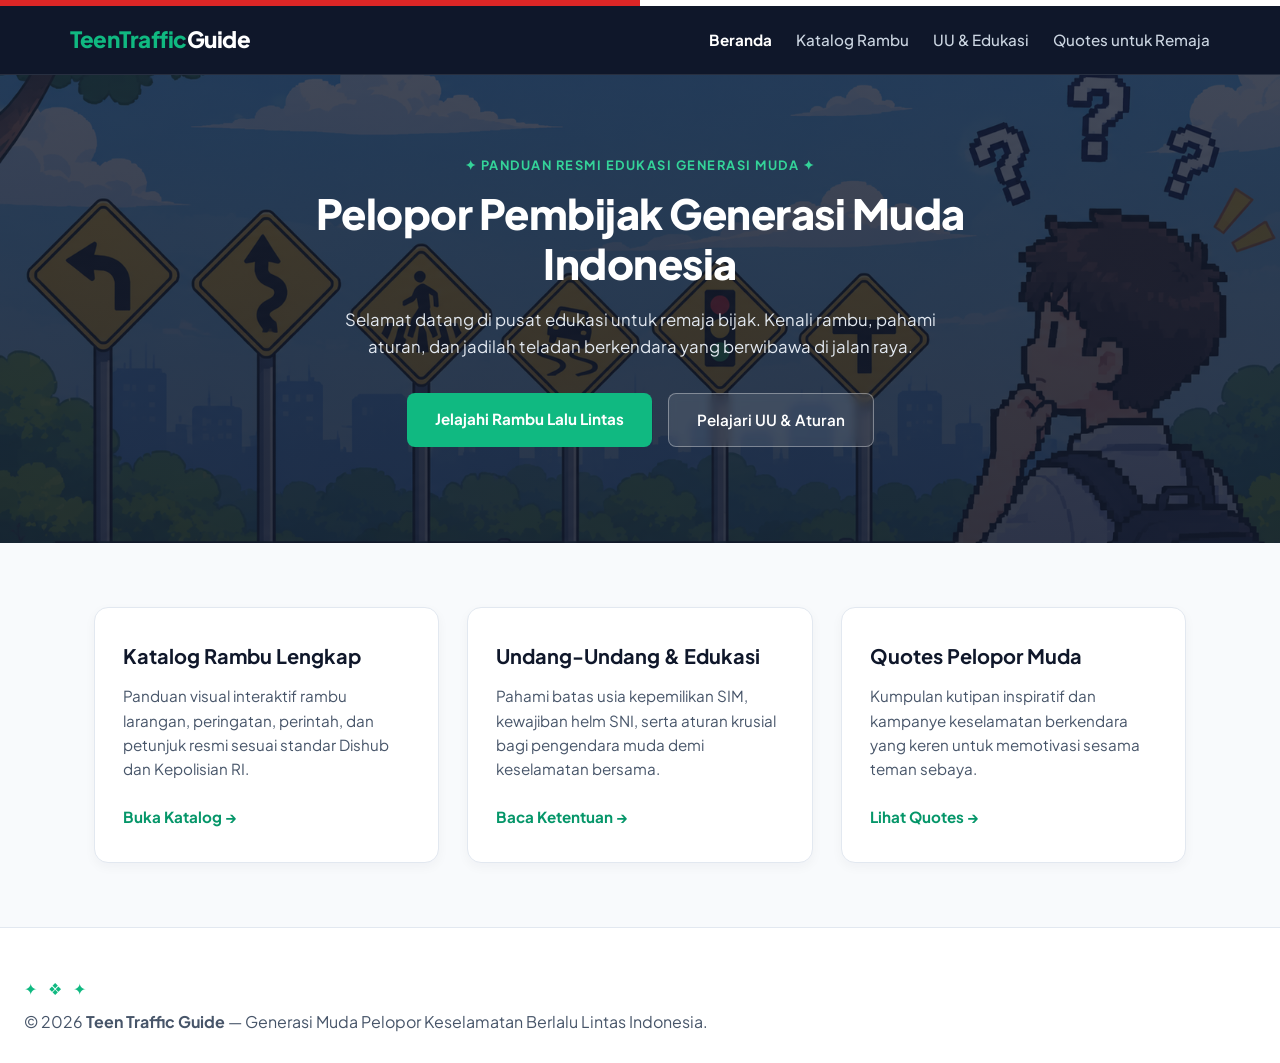
==== index.html @ 6f00a573 "Update index.html" ====
<!DOCTYPE html>
<html lang="id">
<head>
    <meta charset="UTF-8">
    <meta name="viewport" content="width=device-width, initial-scale=1.0">
    <title>Teen Traffic Guide - Beranda</title>
    <link rel="preconnect" href="https://fonts.googleapis.com">
    <link rel="preconnect" href="https://fonts.gstatic.com" crossorigin>
    <link href="https://fonts.googleapis.com/css2?family=Plus+Jakarta+Sans:wght@400;500;600;700;800&display=swap" rel="stylesheet">
    <link rel="stylesheet" href="style.css">
</head>
<body>

    <div class="indo-ribbon">
        <div class="ribbon-red"></div>
        <div class="ribbon-white"></div>
    </div>

    <nav class="main-nav">
        <div class="nav-container">
            <a href="index.html" class="nav-logo"><span>TeenTraffic</span>Guide</a>
            <div class="nav-links">
                <a href="index.html" class="active">Beranda</a>
                <a href="rambu.html">Katalog Rambu</a>
                <a href="uud.html">UU & Edukasi</a>
                <a href="quotes.html">Quotes untuk Remaja</a>
            </div>
        </div>
    </nav>

    <header class="hero">
        <div class="hero-ornament">✦ PANDUAN RESMI EDUKASI GENERASI MUDA ✦</div>
        <h1>Pelopor Pembijak Generasi Muda Indonesia</h1>
        <p>Selamat datang di pusat edukasi untuk remaja bijak. Kenali rambu, pahami aturan, dan jadilah teladan berkendara yang berwibawa di jalan raya.</p>
        
        <div class="hero-actions">
            <a href="rambu.html" class="btn-primary">Jelajahi Rambu Lalu Lintas</a>
            <a href="uud.html" class="btn-secondary">Pelajari UU & Aturan</a>
        </div>
    </header>

    <main class="container">
        <section class="features-grid">
            <div class="feature-card">
                <h3>Katalog Rambu Lengkap</h3>
                <p>Panduan visual interaktif rambu larangan, peringatan, perintah, dan petunjuk resmi sesuai standar Dishub dan Kepolisian RI.</p>
                <a href="rambu.html" class="text-link">Buka Katalog &rarr;</a>
            </div>
            <div class="feature-card">
                <h3>Undang-Undang & Edukasi</h3>
                <p>Pahami batas usia kepemilikan SIM, kewajiban helm SNI, serta aturan krusial bagi pengendara muda demi keselamatan bersama.</p>
                <a href="uud.html" class="text-link">Baca Ketentuan &rarr;</a>
            </div>
            <div class="feature-card">
                <h3>Quotes Pelopor Muda</h3>
                <p>Kumpulan kutipan inspiratif dan kampanye keselamatan berkendara yang keren untuk memotivasi sesama teman sebaya.</p>
                <a href="quotes.html" class="text-link">Lihat Quotes &rarr;</a>
            </div>
        </section>
    </main>

    <footer>
        <div class="footer-ornament">✦ ❖ ✦</div>
        <p>&copy; 2026 <strong>Teen Traffic Guide</strong> &mdash; Generasi Muda Pelopor Keselamatan Berlalu Lintas Indonesia.</p>
    </footer>

</body>
</html>
---- style.css ----
/* === RESET & DASAR === */
* {
    margin: 0;
    padding: 0;
    box-sizing: border-box;
    font-family: 'Plus Jakarta Sans', sans-serif;
}

body {
    background-color: #f8fafc;
    color: #1e293b;
    line-height: 1.6;
}

/* === PITA MERAH PUTIH === */
.indo-ribbon {
    display: flex;
    height: 6px;
    width: 100%;
}

.ribbon-red {
    flex: 1;
    background-color: #dc2626;
}

.ribbon-white {
    flex: 1;
    background-color: #ffffff;
}

/* === NAVIGASI === */
.main-nav {
    background-color: #0f172a;
    padding: 16px 24px;
    border-bottom: 1px solid rgba(255, 255, 255, 0.1);
    position: sticky;
    top: 0;
    z-index: 100;
}

.nav-container {
    max-width: 1140px;
    margin: 0 auto;
    display: flex;
    justify-content: space-between;
    align-items: center;
    flex-wrap: wrap;
    gap: 16px;
}

.nav-logo {
    font-size: 1.4rem;
    font-weight: 800;
    color: #ffffff;
    text-decoration: none;
    letter-spacing: -0.5px;
}

.nav-logo span {
    color: #10b981;
}

.nav-links {
    display: flex;
    gap: 24px;
    flex-wrap: wrap;
}

.nav-links a {
    color: #cbd5e1;
    text-decoration: none;
    font-size: 0.95rem;
    font-weight: 500;
    transition: color 0.2s ease;
}

.nav-links a:hover,
.nav-links a.active {
    color: #ffffff;
    font-weight: 700;
}

/* === HERO SECTION DENGAN BACKGROUND FOTO === */
.hero {
    /* Lapisan gelap transparan (0.78) agar teks tetap jelas di atas foto */
    background-image: linear-gradient(rgba(15, 23, 42, 0.78), rgba(15, 23, 42, 0.85)), 
                      url("Siswa Bingung di Antara Rambu Lalu Lintas.png");
    background-size: cover;
    background-position: center;
    background-repeat: no-repeat;
    color: #ffffff;
    text-align: center;
    padding: 80px 24px 96px;
}

/* Bar Emblem Garuda & Tut Wuri */
.emblem-bar {
    display: inline-flex;
    align-items: center;
    justify-content: center;
    gap: 20px;
    background: rgba(255, 255, 255, 0.08);
    backdrop-filter: blur(6px);
    padding: 10px 24px;
    border-radius: 50px;
    border: 1px solid rgba(255, 255, 255, 0.15);
    margin-bottom: 24px;
}

.emblem-item {
    display: flex;
    align-items: center;
    gap: 10px;
    text-align: left;
}

.emblem-svg,
.emblem-img {
    width: 34px;
    height: 34px;
    object-fit: contain;
}

.emblem-item span {
    font-size: 0.75rem;
    font-weight: 700;
    line-height: 1.2;
    letter-spacing: 0.5px;
    color: #f8fafc;
}

.emblem-item small {
    font-size: 0.65rem;
    font-weight: 500;
    color: #cbd5e1;
}

.emblem-divider {
    width: 1px;
    height: 28px;
    background-color: rgba(255, 255, 255, 0.25);
}

.hero-ornament {
    font-size: 0.8rem;
    font-weight: 700;
    letter-spacing: 1.5px;
    color: #34d399;
    margin-bottom: 14px;
}

.hero h1 {
    font-size: 2.6rem;
    font-weight: 800;
    max-width: 780px;
    margin: 0 auto 18px;
    line-height: 1.2;
    letter-spacing: -0.5px;
}

.hero p {
    font-size: 1.05rem;
    color: #e2e8f0;
    max-width: 640px;
    margin: 0 auto 32px;
}

/* Kolom Pencarian Cepat (Jika dipakai) */
.hero-search {
    display: flex;
    max-width: 520px;
    margin: 0 auto 28px;
    background: #ffffff;
    border-radius: 10px;
    padding: 6px;
    box-shadow: 0 10px 25px rgba(0, 0, 0, 0.25);
}

.hero-search input {
    flex: 1;
    border: none;
    outline: none;
    padding: 10px 14px;
    font-size: 0.95rem;
    color: #1e293b;
    border-radius: 6px;
}

.hero-search button {
    background-color: #10b981;
    color: #ffffff;
    border: none;
    padding: 10px 20px;
    border-radius: 6px;
    font-weight: 700;
    cursor: pointer;
    transition: background 0.2s;
}

.hero-search button:hover {
    background-color: #059669;
}

/* Tombol Aksi Hero */
.hero-actions {
    display: flex;
    justify-content: center;
    gap: 16px;
    flex-wrap: wrap;
}

.btn-primary {
    background-color: #10b981;
    color: #ffffff;
    padding: 14px 28px;
    border-radius: 8px;
    text-decoration: none;
    font-weight: 700;
    font-size: 0.95rem;
    transition: transform 0.2s, background-color 0.2s;
}

.btn-primary:hover {
    background-color: #059669;
    transform: translateY(-2px);
}

.btn-secondary {
    background-color: rgba(255, 255, 255, 0.1);
    color: #ffffff;
    padding: 14px 28px;
    border-radius: 8px;
    text-decoration: none;
    font-weight: 600;
    font-size: 0.95rem;
    border: 1px solid rgba(255, 255, 255, 0.35);
    backdrop-filter: blur(4px);
    transition: background-color 0.2s, transform 0.2s;
}

.btn-secondary:hover {
    background-color: rgba(255, 255, 255, 0.2);
    transform: translateY(-2px);
}

/* === BAR FAKTA SINGKAT === */
.stats-bar {
    background-color: #ffffff;
    border-bottom: 1px solid #e2e8f0;
    padding: 24px 20px;
}

.stats-container {
    max-width: 960px;
    margin: 0 auto;
    display: flex;
    justify-content: space-around;
    align-items: center;
    flex-wrap: wrap;
    gap: 20px;
}

.stat-item {
    text-align: center;
}

.stat-number {
    display: block;
    font-size: 1.5rem;
    font-weight: 800;
    color: #0f172a;
}

.stat-label {
    font-size: 0.85rem;
    color: #64748b;
    font-weight: 500;
}

.stat-divider {
    width: 1px;
    height: 36px;
    background-color: #e2e8f0;
}

/* === KONTEN UTAMA & KARTU FITUR === */
.container {
    max-width: 1140px;
    margin: 0 auto;
    padding: 64px 24px;
}

.features-grid {
    display: grid;
    grid-template-columns: repeat(auto-fit, minmax(300px, 1fr));
    gap: 28px;
}

.feature-card {
    background-color: #ffffff;
    border: 1px solid #e2e8f0;
    border-radius: 14px;
    padding: 32px 28px;
    box-shadow: 0 4px 12px rgba(15, 23, 42, 0.04);
    transition: transform 0.25s ease, box-shadow 0.25s ease;
    display: flex;
    flex-direction: column;
}

.feature-card:hover {
    transform: translateY(-6px);
    box-shadow: 0 14px 28px rgba(15, 23, 42, 0.08);
    border-color: #cbd5e1;
}

.feature-icon {
    font-size: 2rem;
    width: 54px;
    height: 54px;
    background-color: #ecfdf5;
    border-radius: 12px;
    display: flex;
    align-items: center;
    justify-content: center;
    margin-bottom: 20px;
}

.feature-card h3 {
    font-size: 1.25rem;
    font-weight: 700;
    color: #0f172a;
    margin-bottom: 12px;
}

.feature-card p {
    font-size: 0.95rem;
    color: #475569;
    margin-bottom: 24px;
    flex-grow: 1;
}

.text-link {
    color: #059669;
    font-weight: 700;
    text-decoration: none;
    font-size: 0.95rem;
    display: inline-flex;
    align-items: center;
    gap: 4px;
    transition: color 0.2s;
}

.text-link:hover {
    color: #047857;
}

/* === BANNER AJAKAN INTERAKTIF === */
.cta-banner {
    margin-top: 56px;
    background: linear-gradient(135deg, #0f172a 0%, #1e293b 100%);
    border-radius: 16px;
    padding: 40px;
    color: #ffffff;
    display: flex;
    justify-content: space-between;
    align-items: center;
    flex-wrap: wrap;
    gap: 24px;
}

.cta-badge {
    display: inline-block;
    background-color: rgba(16, 185, 129, 0.2);
    color: #34d399;
    font-size: 0.75rem;
    font-weight: 700;
    padding: 6px 12px;
    border-radius: 20px;
    letter-spacing: 1px;
    margin-bottom: 12px;
}

.cta-content h2 {
    font-size: 1.6rem;
    font-weight: 800;
    margin-bottom: 8px;
}

.cta-content p {
    color: #cbd5e1;
    max-width: 560px;
    font-size: 0.95rem;
}

/* === FOOTER === */
footer {
    background-color: #ffffff;
    border-top: 1px solid #e2e8f0;
    padding: 48px 24px 28px;
    color: #475569;
}

.footer-container {
    max-width: 1140px;
    margin: 0 auto 36px;
    display: grid;
    grid-template-columns: 2fr 1fr 1fr;
    gap: 40px;
}

.footer-brand .nav-logo {
    color: #0f172a;
    display: inline-block;
    margin-bottom: 12px;
}

.footer-brand p {
    font-size: 0.9rem;
    color: #64748b;
    max-width: 360px;
}

.footer-links h4 {
    color: #0f172a;
    font-size: 1rem;
    font-weight: 700;
    margin-bottom: 16px;
}

.footer-links a {
    display: block;
    color: #64748b;
    text-decoration: none;
    font-size: 0.9rem;
    margin-bottom: 10px;
    transition: color 0.2s;
}

.footer-links a:hover {
    color: #059669;
}

.footer-bottom {
    text-align: center;
    border-top: 1px solid #f1f5f9;
    padding-top: 24px;
    font-size: 0.85rem;
    color: #64748b;
}

.footer-ornament {
    color: #10b981;
    margin-bottom: 8px;
    letter-spacing: 4px;
}

/* === RESPONSIVE (LAYAR HP) === */
@media (max-width: 768px) {
    .hero h1 {
        font-size: 2rem;
    }

    .emblem-bar {
        flex-direction: column;
        border-radius: 16px;
        gap: 12px;
    }

    .emblem-divider {
        width: 80%;
        height: 1px;
    }

    .stat-divider {
        display: none;
    }

    .footer-container {
        grid-template-columns: 1fr;
        gap: 28px;
    }
}
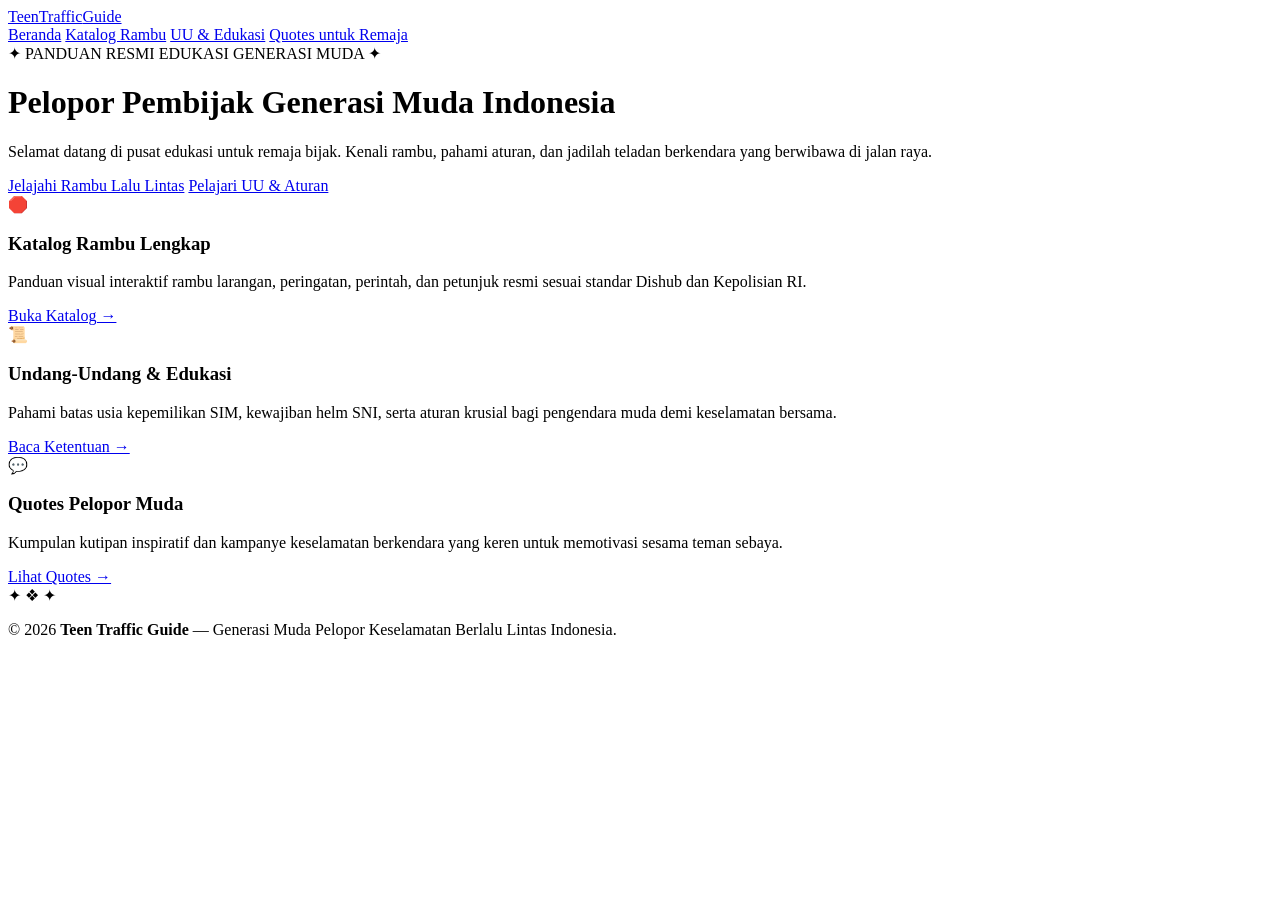
==== commit bbd5d277: "Update index.html" ====
--- a/index.html
+++ b/index.html
@@ -11,11 +11,13 @@
 </head>
 <body>
 
+    <!-- Pita Merah Putih -->
     <div class="indo-ribbon">
         <div class="ribbon-red"></div>
         <div class="ribbon-white"></div>
     </div>
 
+    <!-- Navigasi -->
     <nav class="main-nav">
         <div class="nav-container">
             <a href="index.html" class="nav-logo"><span>TeenTraffic</span>Guide</a>
@@ -28,38 +30,48 @@
         </div>
     </nav>
 
+    <!-- Bagian Hero dengan Background Foto -->
     <header class="hero">
-        <div class="hero-ornament">✦ PANDUAN RESMI EDUKASI GENERASI MUDA ✦</div>
-        <h1>Pelopor Pembijak Generasi Muda Indonesia</h1>
-        <p>Selamat datang di pusat edukasi untuk remaja bijak. Kenali rambu, pahami aturan, dan jadilah teladan berkendara yang berwibawa di jalan raya.</p>
-        
-        <div class="hero-actions">
-            <a href="rambu.html" class="btn-primary">Jelajahi Rambu Lalu Lintas</a>
-            <a href="uud.html" class="btn-secondary">Pelajari UU & Aturan</a>
+        <div class="hero-content">
+            <span class="hero-badge">✦ PANDUAN RESMI EDUKASI GENERASI MUDA ✦</span>
+            <h1>Pelopor Pembijak Generasi Muda Indonesia</h1>
+            <p>Selamat datang di pusat edukasi untuk remaja bijak. Kenali rambu, pahami aturan, dan jadilah teladan berkendara yang berwibawa di jalan raya.</p>
+            
+            <div class="hero-actions">
+                <a href="rambu.html" class="btn-primary">Jelajahi Rambu Lalu Lintas</a>
+                <a href="uud.html" class="btn-secondary">Pelajari UU & Aturan</a>
+            </div>
         </div>
     </header>
 
-    <main class="container">
-        <section class="features-grid">
+    <!-- Konten & Kartu Fitur -->
+    <main class="main-container">
+        <div class="features-grid">
             <div class="feature-card">
+                <div class="feature-icon">🛑</div>
                 <h3>Katalog Rambu Lengkap</h3>
                 <p>Panduan visual interaktif rambu larangan, peringatan, perintah, dan petunjuk resmi sesuai standar Dishub dan Kepolisian RI.</p>
-                <a href="rambu.html" class="text-link">Buka Katalog &rarr;</a>
+                <a href="rambu.html" class="card-link">Buka Katalog &rarr;</a>
             </div>
+            
             <div class="feature-card">
+                <div class="feature-icon">📜</div>
                 <h3>Undang-Undang & Edukasi</h3>
                 <p>Pahami batas usia kepemilikan SIM, kewajiban helm SNI, serta aturan krusial bagi pengendara muda demi keselamatan bersama.</p>
-                <a href="uud.html" class="text-link">Baca Ketentuan &rarr;</a>
+                <a href="uud.html" class="card-link">Baca Ketentuan &rarr;</a>
             </div>
+            
             <div class="feature-card">
+                <div class="feature-icon">💬</div>
                 <h3>Quotes Pelopor Muda</h3>
                 <p>Kumpulan kutipan inspiratif dan kampanye keselamatan berkendara yang keren untuk memotivasi sesama teman sebaya.</p>
-                <a href="quotes.html" class="text-link">Lihat Quotes &rarr;</a>
+                <a href="quotes.html" class="card-link">Lihat Quotes &rarr;</a>
             </div>
-        </section>
+        </div>
     </main>
 
-    <footer>
+    <!-- Footer -->
+    <footer class="site-footer">
         <div class="footer-ornament">✦ ❖ ✦</div>
         <p>&copy; 2026 <strong>Teen Traffic Guide</strong> &mdash; Generasi Muda Pelopor Keselamatan Berlalu Lintas Indonesia.</p>
     </footer>
--- a/style.css
+++ b/style.css
@@ -1,483 +1,68 @@
-/* === RESET & DASAR === */
-* {
-    margin: 0;
-    padding: 0;
-    box-sizing: border-box;
-    font-family: 'Plus Jakarta Sans', sans-serif;
-}
+<!DOCTYPE html>
+<html lang="id">
+<head>
+    <meta charset="UTF-8">
+    <meta name="viewport" content="width=device-width, initial-scale=1.0">
+    <title>Teen Traffic Guide - Beranda</title>
+    <link rel="preconnect" href="https://fonts.googleapis.com">
+    <link rel="preconnect" href="https://fonts.gstatic.com" crossorigin>
+    <link href="https://fonts.googleapis.com/css2?family=Plus+Jakarta+Sans:wght@400;500;600;700;800&display=swap" rel="stylesheet">
+    <link rel="stylesheet" href="style.css">
+</head>
+<body>
 
-body {
-    background-color: #f8fafc;
-    color: #1e293b;
-    line-height: 1.6;
-}
+    <div class="indo-ribbon">
+        <div class="ribbon-red"></div>
+        <div class="ribbon-white"></div>
+    </div>
 
-/* === PITA MERAH PUTIH === */
-.indo-ribbon {
-    display: flex;
-    height: 6px;
-    width: 100%;
-}
+    <nav class="main-nav">
+        <div class="nav-container">
+            <a href="index.html" class="nav-logo"><span>TeenTraffic</span>Guide</a>
+            <div class="nav-links">
+                <a href="index.html" class="active">Beranda</a>
+                <a href="rambu.html">Katalog Rambu</a>
+                <a href="uud.html">UU & Edukasi</a>
+                <a href="quotes.html">Quotes untuk Remaja</a>
+            </div>
+        </div>
+    </nav>
 
-.ribbon-red {
-    flex: 1;
-    background-color: #dc2626;
-}
+    <header class="hero">
+        <div class="hero-ornament">✦ PANDUAN RESMI EDUKASI GENERASI MUDA ✦</div>
+        <h1>Pelopor Pembijak Generasi Muda Indonesia</h1>
+        <p>Selamat datang di pusat edukasi untuk remaja bijak. Kenali rambu, pahami aturan, dan jadilah teladan berkendara yang berwibawa di jalan raya.</p>
+        
+        <div class="hero-actions">
+            <a href="rambu.html" class="btn-primary">Jelajahi Rambu Lalu Lintas</a>
+            <a href="uud.html" class="btn-secondary">Pelajari UU & Aturan</a>
+        </div>
+    </header>
 
-.ribbon-white {
-    flex: 1;
-    background-color: #ffffff;
-}
+    <main class="container">
+        <section class="features-grid">
+            <div class="feature-card">
+                <h3>Katalog Rambu Lengkap</h3>
+                <p>Panduan visual interaktif rambu larangan, peringatan, perintah, dan petunjuk resmi sesuai standar Dishub dan Kepolisian RI.</p>
+                <a href="rambu.html" class="text-link">Buka Katalog &rarr;</a>
+            </div>
+            <div class="feature-card">
+                <h3>Undang-Undang & Edukasi</h3>
+                <p>Pahami batas usia kepemilikan SIM, kewajiban helm SNI, serta aturan krusial bagi pengendara muda demi keselamatan bersama.</p>
+                <a href="uud.html" class="text-link">Baca Ketentuan &rarr;</a>
+            </div>
+            <div class="feature-card">
+                <h3>Quotes Pelopor Muda</h3>
+                <p>Kumpulan kutipan inspiratif dan kampanye keselamatan berkendara yang keren untuk memotivasi sesama teman sebaya.</p>
+                <a href="quotes.html" class="text-link">Lihat Quotes &rarr;</a>
+            </div>
+        </section>
+    </main>
 
-/* === NAVIGASI === */
-.main-nav {
-    background-color: #0f172a;
-    padding: 16px 24px;
-    border-bottom: 1px solid rgba(255, 255, 255, 0.1);
-    position: sticky;
-    top: 0;
-    z-index: 100;
-}
+    <footer>
+        <div class="footer-ornament">✦ ❖ ✦</div>
+        <p>&copy; 2026 <strong>Teen Traffic Guide</strong> &mdash; Generasi Muda Pelopor Keselamatan Berlalu Lintas Indonesia.</p>
+    </footer>
 
-.nav-container {
-    max-width: 1140px;
-    margin: 0 auto;
-    display: flex;
-    justify-content: space-between;
-    align-items: center;
-    flex-wrap: wrap;
-    gap: 16px;
-}
-
-.nav-logo {
-    font-size: 1.4rem;
-    font-weight: 800;
-    color: #ffffff;
-    text-decoration: none;
-    letter-spacing: -0.5px;
-}
-
-.nav-logo span {
-    color: #10b981;
-}
-
-.nav-links {
-    display: flex;
-    gap: 24px;
-    flex-wrap: wrap;
-}
-
-.nav-links a {
-    color: #cbd5e1;
-    text-decoration: none;
-    font-size: 0.95rem;
-    font-weight: 500;
-    transition: color 0.2s ease;
-}
-
-.nav-links a:hover,
-.nav-links a.active {
-    color: #ffffff;
-    font-weight: 700;
-}
-
-/* === HERO SECTION DENGAN BACKGROUND FOTO === */
-.hero {
-    /* Lapisan gelap transparan (0.78) agar teks tetap jelas di atas foto */
-    background-image: linear-gradient(rgba(15, 23, 42, 0.78), rgba(15, 23, 42, 0.85)), 
-                      url("Siswa Bingung di Antara Rambu Lalu Lintas.png");
-    background-size: cover;
-    background-position: center;
-    background-repeat: no-repeat;
-    color: #ffffff;
-    text-align: center;
-    padding: 80px 24px 96px;
-}
-
-/* Bar Emblem Garuda & Tut Wuri */
-.emblem-bar {
-    display: inline-flex;
-    align-items: center;
-    justify-content: center;
-    gap: 20px;
-    background: rgba(255, 255, 255, 0.08);
-    backdrop-filter: blur(6px);
-    padding: 10px 24px;
-    border-radius: 50px;
-    border: 1px solid rgba(255, 255, 255, 0.15);
-    margin-bottom: 24px;
-}
-
-.emblem-item {
-    display: flex;
-    align-items: center;
-    gap: 10px;
-    text-align: left;
-}
-
-.emblem-svg,
-.emblem-img {
-    width: 34px;
-    height: 34px;
-    object-fit: contain;
-}
-
-.emblem-item span {
-    font-size: 0.75rem;
-    font-weight: 700;
-    line-height: 1.2;
-    letter-spacing: 0.5px;
-    color: #f8fafc;
-}
-
-.emblem-item small {
-    font-size: 0.65rem;
-    font-weight: 500;
-    color: #cbd5e1;
-}
-
-.emblem-divider {
-    width: 1px;
-    height: 28px;
-    background-color: rgba(255, 255, 255, 0.25);
-}
-
-.hero-ornament {
-    font-size: 0.8rem;
-    font-weight: 700;
-    letter-spacing: 1.5px;
-    color: #34d399;
-    margin-bottom: 14px;
-}
-
-.hero h1 {
-    font-size: 2.6rem;
-    font-weight: 800;
-    max-width: 780px;
-    margin: 0 auto 18px;
-    line-height: 1.2;
-    letter-spacing: -0.5px;
-}
-
-.hero p {
-    font-size: 1.05rem;
-    color: #e2e8f0;
-    max-width: 640px;
-    margin: 0 auto 32px;
-}
-
-/* Kolom Pencarian Cepat (Jika dipakai) */
-.hero-search {
-    display: flex;
-    max-width: 520px;
-    margin: 0 auto 28px;
-    background: #ffffff;
-    border-radius: 10px;
-    padding: 6px;
-    box-shadow: 0 10px 25px rgba(0, 0, 0, 0.25);
-}
-
-.hero-search input {
-    flex: 1;
-    border: none;
-    outline: none;
-    padding: 10px 14px;
-    font-size: 0.95rem;
-    color: #1e293b;
-    border-radius: 6px;
-}
-
-.hero-search button {
-    background-color: #10b981;
-    color: #ffffff;
-    border: none;
-    padding: 10px 20px;
-    border-radius: 6px;
-    font-weight: 700;
-    cursor: pointer;
-    transition: background 0.2s;
-}
-
-.hero-search button:hover {
-    background-color: #059669;
-}
-
-/* Tombol Aksi Hero */
-.hero-actions {
-    display: flex;
-    justify-content: center;
-    gap: 16px;
-    flex-wrap: wrap;
-}
-
-.btn-primary {
-    background-color: #10b981;
-    color: #ffffff;
-    padding: 14px 28px;
-    border-radius: 8px;
-    text-decoration: none;
-    font-weight: 700;
-    font-size: 0.95rem;
-    transition: transform 0.2s, background-color 0.2s;
-}
-
-.btn-primary:hover {
-    background-color: #059669;
-    transform: translateY(-2px);
-}
-
-.btn-secondary {
-    background-color: rgba(255, 255, 255, 0.1);
-    color: #ffffff;
-    padding: 14px 28px;
-    border-radius: 8px;
-    text-decoration: none;
-    font-weight: 600;
-    font-size: 0.95rem;
-    border: 1px solid rgba(255, 255, 255, 0.35);
-    backdrop-filter: blur(4px);
-    transition: background-color 0.2s, transform 0.2s;
-}
-
-.btn-secondary:hover {
-    background-color: rgba(255, 255, 255, 0.2);
-    transform: translateY(-2px);
-}
-
-/* === BAR FAKTA SINGKAT === */
-.stats-bar {
-    background-color: #ffffff;
-    border-bottom: 1px solid #e2e8f0;
-    padding: 24px 20px;
-}
-
-.stats-container {
-    max-width: 960px;
-    margin: 0 auto;
-    display: flex;
-    justify-content: space-around;
-    align-items: center;
-    flex-wrap: wrap;
-    gap: 20px;
-}
-
-.stat-item {
-    text-align: center;
-}
-
-.stat-number {
-    display: block;
-    font-size: 1.5rem;
-    font-weight: 800;
-    color: #0f172a;
-}
-
-.stat-label {
-    font-size: 0.85rem;
-    color: #64748b;
-    font-weight: 500;
-}
-
-.stat-divider {
-    width: 1px;
-    height: 36px;
-    background-color: #e2e8f0;
-}
-
-/* === KONTEN UTAMA & KARTU FITUR === */
-.container {
-    max-width: 1140px;
-    margin: 0 auto;
-    padding: 64px 24px;
-}
-
-.features-grid {
-    display: grid;
-    grid-template-columns: repeat(auto-fit, minmax(300px, 1fr));
-    gap: 28px;
-}
-
-.feature-card {
-    background-color: #ffffff;
-    border: 1px solid #e2e8f0;
-    border-radius: 14px;
-    padding: 32px 28px;
-    box-shadow: 0 4px 12px rgba(15, 23, 42, 0.04);
-    transition: transform 0.25s ease, box-shadow 0.25s ease;
-    display: flex;
-    flex-direction: column;
-}
-
-.feature-card:hover {
-    transform: translateY(-6px);
-    box-shadow: 0 14px 28px rgba(15, 23, 42, 0.08);
-    border-color: #cbd5e1;
-}
-
-.feature-icon {
-    font-size: 2rem;
-    width: 54px;
-    height: 54px;
-    background-color: #ecfdf5;
-    border-radius: 12px;
-    display: flex;
-    align-items: center;
-    justify-content: center;
-    margin-bottom: 20px;
-}
-
-.feature-card h3 {
-    font-size: 1.25rem;
-    font-weight: 700;
-    color: #0f172a;
-    margin-bottom: 12px;
-}
-
-.feature-card p {
-    font-size: 0.95rem;
-    color: #475569;
-    margin-bottom: 24px;
-    flex-grow: 1;
-}
-
-.text-link {
-    color: #059669;
-    font-weight: 700;
-    text-decoration: none;
-    font-size: 0.95rem;
-    display: inline-flex;
-    align-items: center;
-    gap: 4px;
-    transition: color 0.2s;
-}
-
-.text-link:hover {
-    color: #047857;
-}
-
-/* === BANNER AJAKAN INTERAKTIF === */
-.cta-banner {
-    margin-top: 56px;
-    background: linear-gradient(135deg, #0f172a 0%, #1e293b 100%);
-    border-radius: 16px;
-    padding: 40px;
-    color: #ffffff;
-    display: flex;
-    justify-content: space-between;
-    align-items: center;
-    flex-wrap: wrap;
-    gap: 24px;
-}
-
-.cta-badge {
-    display: inline-block;
-    background-color: rgba(16, 185, 129, 0.2);
-    color: #34d399;
-    font-size: 0.75rem;
-    font-weight: 700;
-    padding: 6px 12px;
-    border-radius: 20px;
-    letter-spacing: 1px;
-    margin-bottom: 12px;
-}
-
-.cta-content h2 {
-    font-size: 1.6rem;
-    font-weight: 800;
-    margin-bottom: 8px;
-}
-
-.cta-content p {
-    color: #cbd5e1;
-    max-width: 560px;
-    font-size: 0.95rem;
-}
-
-/* === FOOTER === */
-footer {
-    background-color: #ffffff;
-    border-top: 1px solid #e2e8f0;
-    padding: 48px 24px 28px;
-    color: #475569;
-}
-
-.footer-container {
-    max-width: 1140px;
-    margin: 0 auto 36px;
-    display: grid;
-    grid-template-columns: 2fr 1fr 1fr;
-    gap: 40px;
-}
-
-.footer-brand .nav-logo {
-    color: #0f172a;
-    display: inline-block;
-    margin-bottom: 12px;
-}
-
-.footer-brand p {
-    font-size: 0.9rem;
-    color: #64748b;
-    max-width: 360px;
-}
-
-.footer-links h4 {
-    color: #0f172a;
-    font-size: 1rem;
-    font-weight: 700;
-    margin-bottom: 16px;
-}
-
-.footer-links a {
-    display: block;
-    color: #64748b;
-    text-decoration: none;
-    font-size: 0.9rem;
-    margin-bottom: 10px;
-    transition: color 0.2s;
-}
-
-.footer-links a:hover {
-    color: #059669;
-}
-
-.footer-bottom {
-    text-align: center;
-    border-top: 1px solid #f1f5f9;
-    padding-top: 24px;
-    font-size: 0.85rem;
-    color: #64748b;
-}
-
-.footer-ornament {
-    color: #10b981;
-    margin-bottom: 8px;
-    letter-spacing: 4px;
-}
-
-/* === RESPONSIVE (LAYAR HP) === */
-@media (max-width: 768px) {
-    .hero h1 {
-        font-size: 2rem;
-    }
-
-    .emblem-bar {
-        flex-direction: column;
-        border-radius: 16px;
-        gap: 12px;
-    }
-
-    .emblem-divider {
-        width: 80%;
-        height: 1px;
-    }
-
-    .stat-divider {
-        display: none;
-    }
-
-    .footer-container {
-        grid-template-columns: 1fr;
-        gap: 28px;
-    }
-}
+</body>
+</html>
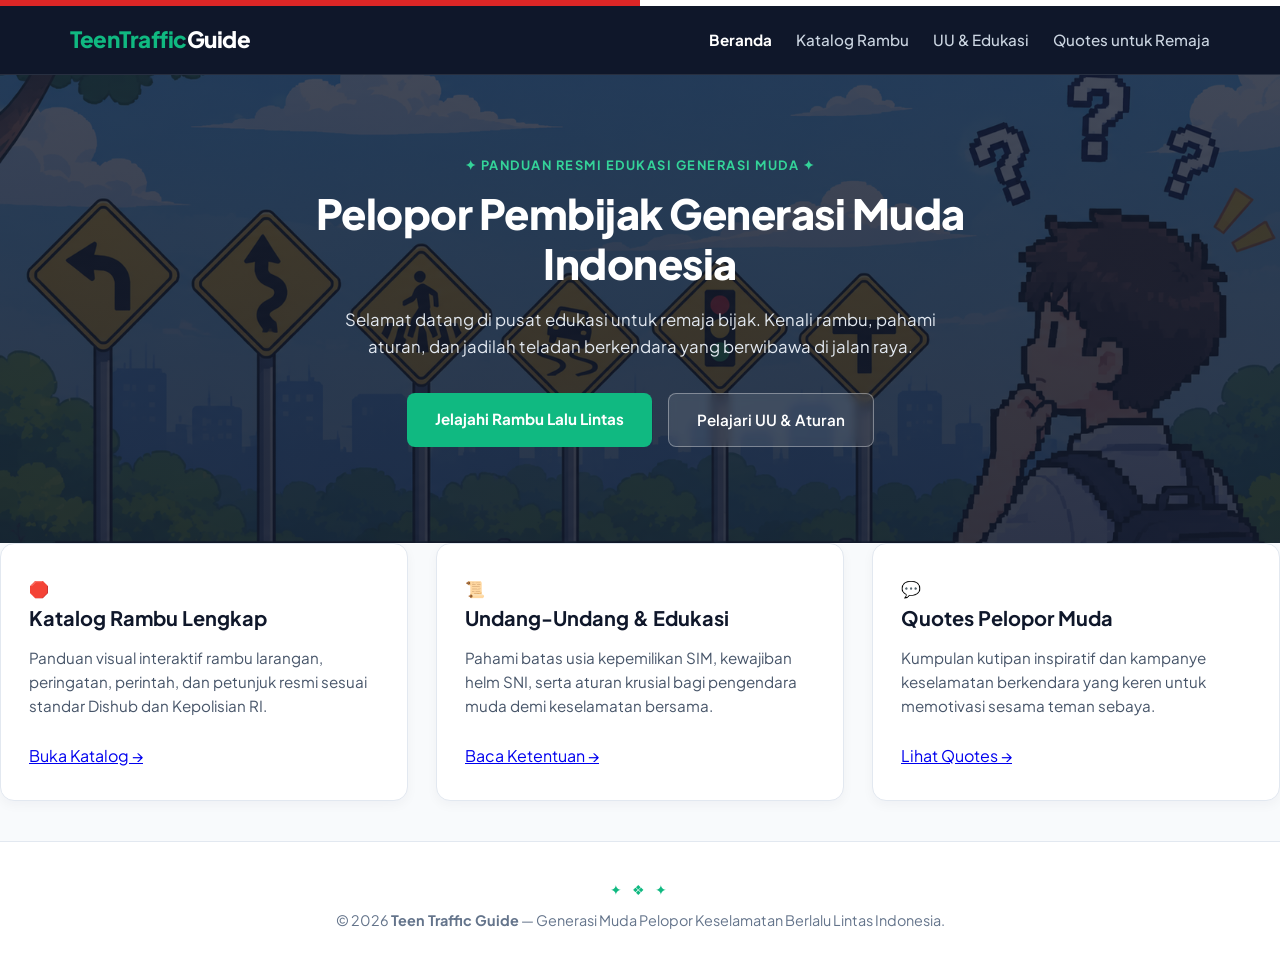
==== commit fbf85935: "Update index.html" ====
--- a/index.html
+++ b/index.html
@@ -33,7 +33,7 @@
     <!-- Bagian Hero dengan Background Foto -->
     <header class="hero">
         <div class="hero-content">
-            <span class="hero-badge">✦ PANDUAN RESMI EDUKASI GENERASI MUDA ✦</span>
+            <div class="hero-ornament">✦ PANDUAN RESMI EDUKASI GENERASI MUDA ✦</div>
             <h1>Pelopor Pembijak Generasi Muda Indonesia</h1>
             <p>Selamat datang di pusat edukasi untuk remaja bijak. Kenali rambu, pahami aturan, dan jadilah teladan berkendara yang berwibawa di jalan raya.</p>
             
--- a/style.css
+++ b/style.css
@@ -1,68 +1,234 @@
-<!DOCTYPE html>
-<html lang="id">
-<head>
-    <meta charset="UTF-8">
-    <meta name="viewport" content="width=device-width, initial-scale=1.0">
-    <title>Teen Traffic Guide - Beranda</title>
-    <link rel="preconnect" href="https://fonts.googleapis.com">
-    <link rel="preconnect" href="https://fonts.gstatic.com" crossorigin>
-    <link href="https://fonts.googleapis.com/css2?family=Plus+Jakarta+Sans:wght@400;500;600;700;800&display=swap" rel="stylesheet">
-    <link rel="stylesheet" href="style.css">
-</head>
-<body>
-
-    <div class="indo-ribbon">
-        <div class="ribbon-red"></div>
-        <div class="ribbon-white"></div>
-    </div>
-
-    <nav class="main-nav">
-        <div class="nav-container">
-            <a href="index.html" class="nav-logo"><span>TeenTraffic</span>Guide</a>
-            <div class="nav-links">
-                <a href="index.html" class="active">Beranda</a>
-                <a href="rambu.html">Katalog Rambu</a>
-                <a href="uud.html">UU & Edukasi</a>
-                <a href="quotes.html">Quotes untuk Remaja</a>
-            </div>
-        </div>
-    </nav>
-
-    <header class="hero">
-        <div class="hero-ornament">✦ PANDUAN RESMI EDUKASI GENERASI MUDA ✦</div>
-        <h1>Pelopor Pembijak Generasi Muda Indonesia</h1>
-        <p>Selamat datang di pusat edukasi untuk remaja bijak. Kenali rambu, pahami aturan, dan jadilah teladan berkendara yang berwibawa di jalan raya.</p>
-        
-        <div class="hero-actions">
-            <a href="rambu.html" class="btn-primary">Jelajahi Rambu Lalu Lintas</a>
-            <a href="uud.html" class="btn-secondary">Pelajari UU & Aturan</a>
-        </div>
-    </header>
-
-    <main class="container">
-        <section class="features-grid">
-            <div class="feature-card">
-                <h3>Katalog Rambu Lengkap</h3>
-                <p>Panduan visual interaktif rambu larangan, peringatan, perintah, dan petunjuk resmi sesuai standar Dishub dan Kepolisian RI.</p>
-                <a href="rambu.html" class="text-link">Buka Katalog &rarr;</a>
-            </div>
-            <div class="feature-card">
-                <h3>Undang-Undang & Edukasi</h3>
-                <p>Pahami batas usia kepemilikan SIM, kewajiban helm SNI, serta aturan krusial bagi pengendara muda demi keselamatan bersama.</p>
-                <a href="uud.html" class="text-link">Baca Ketentuan &rarr;</a>
-            </div>
-            <div class="feature-card">
-                <h3>Quotes Pelopor Muda</h3>
-                <p>Kumpulan kutipan inspiratif dan kampanye keselamatan berkendara yang keren untuk memotivasi sesama teman sebaya.</p>
-                <a href="quotes.html" class="text-link">Lihat Quotes &rarr;</a>
-            </div>
-        </section>
-    </main>
-
-    <footer>
-        <div class="footer-ornament">✦ ❖ ✦</div>
-        <p>&copy; 2026 <strong>Teen Traffic Guide</strong> &mdash; Generasi Muda Pelopor Keselamatan Berlalu Lintas Indonesia.</p>
-    </footer>
-
-</body>
-</html>
+/* --- CSS RESET & DASAR --- */
+* {
+    margin: 0;
+    padding: 0;
+    box-sizing: border-box;
+    font-family: 'Plus Jakarta Sans', sans-serif;
+}
+
+body {
+    background-color: #f8fafc;
+    color: #1e293b;
+    line-height: 1.6;
+}
+
+/* --- PITA MERAH PUTIH --- */
+.indo-ribbon {
+    display: flex;
+    height: 6px;
+    width: 100%;
+}
+.ribbon-red { flex: 1; background-color: #dc2626; }
+.ribbon-white { flex: 1; background-color: #ffffff; }
+
+/* --- NAVBAR --- */
+.main-nav {
+    background-color: #0f172a;
+    padding: 16px 24px;
+    border-bottom: 1px solid rgba(255, 255, 255, 0.1);
+    position: sticky;
+    top: 0;
+    z-index: 100;
+}
+
+.nav-container {
+    max-width: 1140px;
+    margin: 0 auto;
+    display: flex;
+    justify-content: space-between;
+    align-items: center;
+    flex-wrap: wrap;
+    gap: 16px;
+}
+
+.nav-logo {
+    font-size: 1.4rem;
+    font-weight: 800;
+    color: #ffffff;
+    text-decoration: none;
+    letter-spacing: -0.5px;
+}
+
+.nav-logo span {
+    color: #10b981;
+}
+
+.nav-links {
+    display: flex;
+    gap: 24px;
+    flex-wrap: wrap;
+}
+
+.nav-links a {
+    color: #cbd5e1;
+    text-decoration: none;
+    font-size: 0.95rem;
+    font-weight: 500;
+    transition: color 0.2s ease;
+}
+
+.nav-links a:hover,
+.nav-links a.active {
+    color: #ffffff;
+    font-weight: 700;
+}
+
+/* --- HERO SECTION (DENGAN FOTO BACKGROUND) --- */
+.hero {
+    background-image: linear-gradient(rgba(15, 23, 42, 0.78), rgba(15, 23, 42, 0.85)), 
+                      url("Siswa Bingung di Antara Rambu Lalu Lintas.png");
+    background-size: cover;
+    background-position: center;
+    background-repeat: no-repeat;
+    color: #ffffff;
+    text-align: center;
+    padding: 80px 24px 96px;
+}
+
+.hero-ornament {
+    font-size: 0.8rem;
+    font-weight: 700;
+    letter-spacing: 1.5px;
+    color: #34d399;
+    margin-bottom: 14px;
+}
+
+.hero h1 {
+    font-size: 2.6rem;
+    font-weight: 800;
+    max-width: 780px;
+    margin: 0 auto 18px;
+    line-height: 1.2;
+    letter-spacing: -0.5px;
+}
+
+.hero p {
+    font-size: 1.05rem;
+    color: #e2e8f0;
+    max-width: 640px;
+    margin: 0 auto 32px;
+}
+
+.hero-actions {
+    display: flex;
+    justify-content: center;
+    gap: 16px;
+    flex-wrap: wrap;
+}
+
+.btn-primary {
+    background-color: #10b981;
+    color: #ffffff;
+    padding: 14px 28px;
+    border-radius: 8px;
+    text-decoration: none;
+    font-weight: 700;
+    font-size: 0.95rem;
+    transition: transform 0.2s, background-color 0.2s;
+}
+
+.btn-primary:hover {
+    background-color: #059669;
+    transform: translateY(-2px);
+}
+
+.btn-secondary {
+    background-color: rgba(255, 255, 255, 0.1);
+    color: #ffffff;
+    padding: 14px 28px;
+    border-radius: 8px;
+    text-decoration: none;
+    font-weight: 600;
+    font-size: 0.95rem;
+    border: 1px solid rgba(255, 255, 255, 0.35);
+    backdrop-filter: blur(4px);
+    transition: background-color 0.2s, transform 0.2s;
+}
+
+.btn-secondary:hover {
+    background-color: rgba(255, 255, 255, 0.2);
+    transform: translateY(-2px);
+}
+
+/* --- KONTEN UTAMA & KARTU FITUR --- */
+.container {
+    max-width: 1140px;
+    margin: 0 auto;
+    padding: 64px 24px;
+}
+
+.features-grid {
+    display: grid;
+    grid-template-columns: repeat(auto-fit, minmax(300px, 1fr));
+    gap: 28px;
+}
+
+.feature-card {
+    background-color: #ffffff;
+    border: 1px solid #e2e8f0;
+    border-radius: 14px;
+    padding: 32px 28px;
+    box-shadow: 0 4px 12px rgba(15, 23, 42, 0.04);
+    transition: transform 0.25s ease, box-shadow 0.25s ease;
+    display: flex;
+    flex-direction: column;
+}
+
+.feature-card:hover {
+    transform: translateY(-5px);
+    box-shadow: 0 12px 24px rgba(15, 23, 42, 0.08);
+}
+
+.feature-card h3 {
+    font-size: 1.25rem;
+    font-weight: 700;
+    color: #0f172a;
+    margin-bottom: 12px;
+}
+
+.feature-card p {
+    font-size: 0.95rem;
+    color: #475569;
+    margin-bottom: 24px;
+    flex-grow: 1;
+}
+
+.text-link {
+    color: #059669;
+    font-weight: 700;
+    text-decoration: none;
+    font-size: 0.95rem;
+}
+
+.text-link:hover {
+    color: #047857;
+    text-decoration: underline;
+}
+
+/* --- FOOTER --- */
+footer {
+    background-color: #ffffff;
+    border-top: 1px solid #e2e8f0;
+    text-align: center;
+    padding: 36px 24px;
+    margin-top: 40px;
+    color: #64748b;
+    font-size: 0.9rem;
+}
+
+.footer-ornament {
+    color: #10b981;
+    margin-bottom: 8px;
+    letter-spacing: 4px;
+}
+
+/* --- RESPONSIF HP --- */
+@media (max-width: 768px) {
+    .hero h1 {
+        font-size: 2rem;
+    }
+    .nav-container {
+        flex-direction: column;
+        text-align: center;
+    }
+}
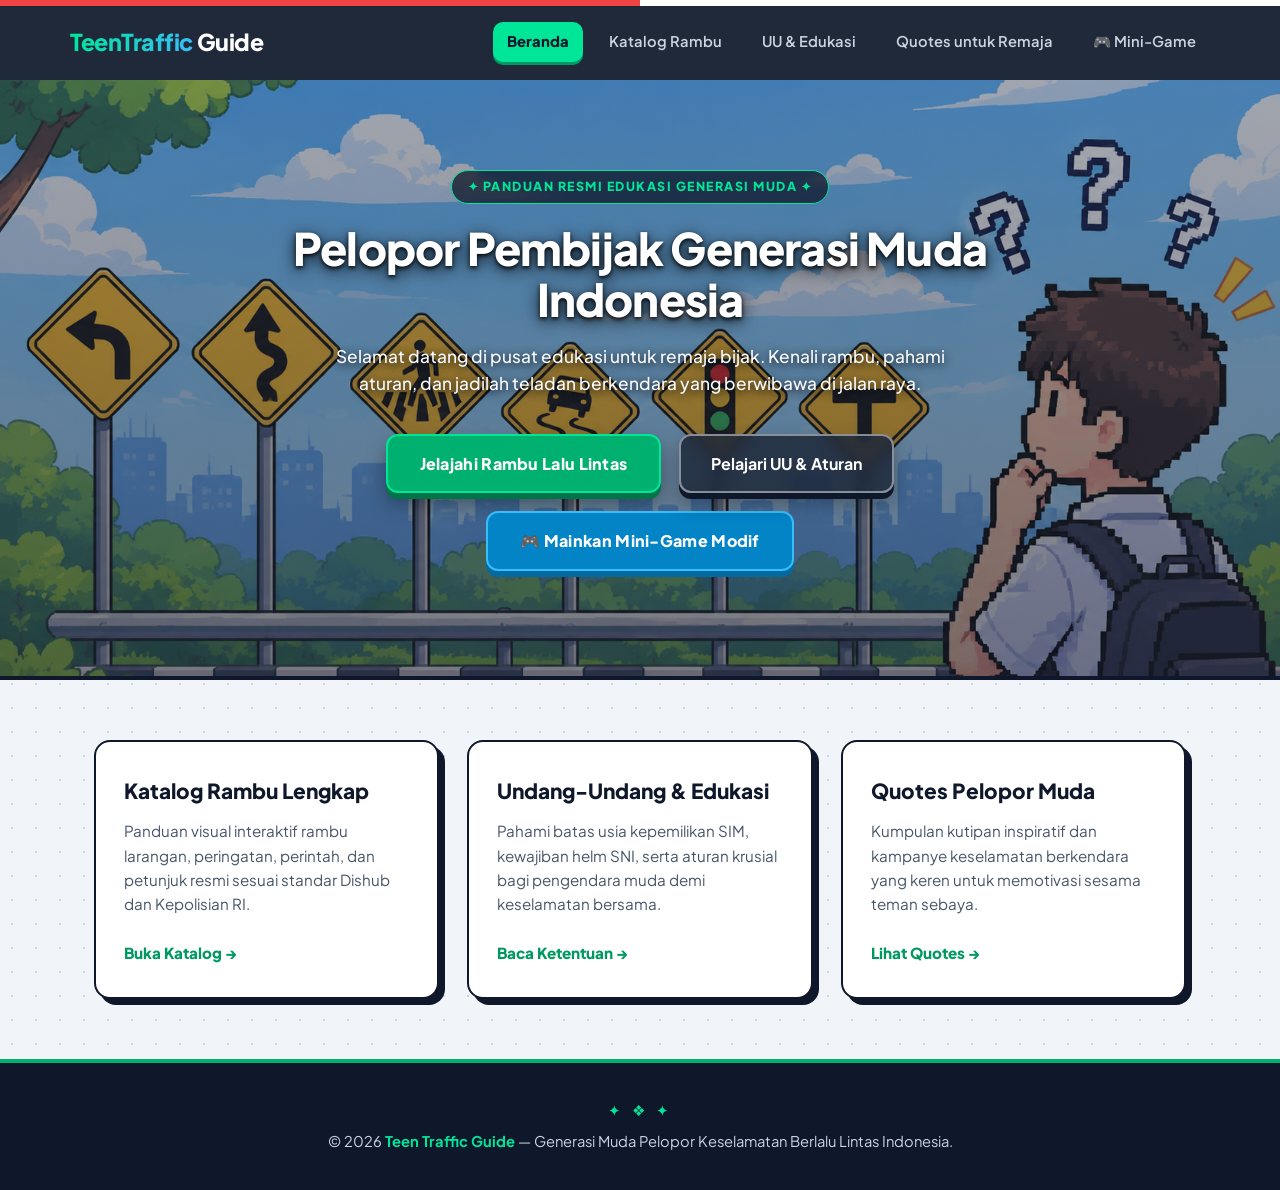
==== commit 8bd54b43: "Update index.html" ====
--- a/index.html
+++ b/index.html
@@ -26,6 +26,8 @@
                 <a href="rambu.html">Katalog Rambu</a>
                 <a href="uud.html">UU & Edukasi</a>
                 <a href="quotes.html">Quotes untuk Remaja</a>
+                <!-- Menu Mini-Game ditambahkan di sini -->
+                <a href="minigame.html">🎮 Mini-Game</a>
             </div>
         </div>
     </nav>
@@ -40,6 +42,8 @@
             <div class="hero-actions">
                 <a href="rambu.html" class="btn-primary">Jelajahi Rambu Lalu Lintas</a>
                 <a href="uud.html" class="btn-secondary">Pelajari UU & Aturan</a>
+                <!-- Tombol Mini-Game ditambahkan di sini -->
+                <a href="minigame.html" class="btn-primary" style="background-color: #0284c7; border-color: #38bdf8; box-shadow: 0 6px 0 #0369a1;">🎮 Mainkan Mini-Game Modif</a>
             </div>
         </div>
     </header>
@@ -48,21 +52,21 @@
     <main class="main-container">
         <div class="features-grid">
             <div class="feature-card">
-                <div class="feature-icon">🛑</div>
+                <div class="feature-icon"></div>
                 <h3>Katalog Rambu Lengkap</h3>
                 <p>Panduan visual interaktif rambu larangan, peringatan, perintah, dan petunjuk resmi sesuai standar Dishub dan Kepolisian RI.</p>
                 <a href="rambu.html" class="card-link">Buka Katalog &rarr;</a>
             </div>
             
             <div class="feature-card">
-                <div class="feature-icon">📜</div>
+                <div class="feature-icon"></div>
                 <h3>Undang-Undang & Edukasi</h3>
                 <p>Pahami batas usia kepemilikan SIM, kewajiban helm SNI, serta aturan krusial bagi pengendara muda demi keselamatan bersama.</p>
                 <a href="uud.html" class="card-link">Baca Ketentuan &rarr;</a>
             </div>
             
             <div class="feature-card">
-                <div class="feature-icon">💬</div>
+                <div class="feature-icon"></div>
                 <h3>Quotes Pelopor Muda</h3>
                 <p>Kumpulan kutipan inspiratif dan kampanye keselamatan berkendara yang keren untuk memotivasi sesama teman sebaya.</p>
                 <a href="quotes.html" class="card-link">Lihat Quotes &rarr;</a>
--- a/style.css
+++ b/style.css
@@ -7,9 +7,14 @@
 }
 
 body {
-    background-color: #f8fafc;
-    color: #1e293b;
+    background-color: #f1f5f9;
+    background-image: radial-gradient(#cbd5e1 1px, transparent 1px);
+    background-size: 24px 24px;
+    color: #0f172a;
     line-height: 1.6;
+    display: flex;
+    flex-direction: column;
+    min-height: 100vh;
 }
 
 /* --- PITA MERAH PUTIH --- */
@@ -18,17 +23,18 @@
     height: 6px;
     width: 100%;
 }
-.ribbon-red { flex: 1; background-color: #dc2626; }
+.ribbon-red { flex: 1; background-color: #ef4444; }
 .ribbon-white { flex: 1; background-color: #ffffff; }
 
-/* --- NAVBAR --- */
+/* --- NAVBAR (GAYA GAMING MODERN) --- */
 .main-nav {
-    background-color: #0f172a;
+    background-color: rgba(15, 23, 42, 0.92);
+    backdrop-filter: blur(12px);
     padding: 16px 24px;
-    border-bottom: 1px solid rgba(255, 255, 255, 0.1);
+    border-bottom: 2px solid #1e293b;
     position: sticky;
     top: 0;
-    z-index: 100;
+    z-index: 1000;
 }
 
 .nav-container {
@@ -42,119 +48,174 @@
 }
 
 .nav-logo {
-    font-size: 1.4rem;
+    font-size: 1.45rem;
     font-weight: 800;
     color: #ffffff;
     text-decoration: none;
     letter-spacing: -0.5px;
+    display: flex;
+    align-items: center;
+    gap: 4px;
 }
 
 .nav-logo span {
-    color: #10b981;
+    background: linear-gradient(90deg, #00e699, #38bdf8);
+    -webkit-background-clip: text;
+    -webkit-text-fill-color: transparent;
 }
 
 .nav-links {
     display: flex;
-    gap: 24px;
+    gap: 12px;
     flex-wrap: wrap;
 }
 
 .nav-links a {
     color: #cbd5e1;
     text-decoration: none;
-    font-size: 0.95rem;
-    font-weight: 500;
-    transition: color 0.2s ease;
-}
-
-.nav-links a:hover,
+    font-size: 0.92rem;
+    font-weight: 600;
+    padding: 8px 14px;
+    border-radius: 10px;
+    transition: all 0.2s ease;
+}
+
+.nav-links a:hover {
+    color: #ffffff;
+    background-color: rgba(255, 255, 255, 0.08);
+}
+
 .nav-links a.active {
-    color: #ffffff;
-    font-weight: 700;
-}
-
-/* --- HERO SECTION (DENGAN FOTO BACKGROUND) --- */
+    color: #0f172a;
+    background-color: #00e699;
+    font-weight: 800;
+    box-shadow: 0 3px 0 #009966;
+}
+
+/* --- HERO SECTION (GAMBAR JELAS & VIBRANT) --- */
 .hero {
-    background-image: linear-gradient(rgba(15, 23, 42, 0.78), rgba(15, 23, 42, 0.85)), 
+    /* Overlay dibuat jauh lebih transparan agar gambar siswa pixel terlihat jelas */
+    background-image: linear-gradient(rgba(15, 23, 42, 0.35), rgba(15, 23, 42, 0.55)), 
                       url("Siswa Bingung di Antara Rambu Lalu Lintas.png");
     background-size: cover;
     background-position: center;
     background-repeat: no-repeat;
     color: #ffffff;
     text-align: center;
-    padding: 80px 24px 96px;
+    padding: 90px 24px 105px;
+    border-bottom: 4px solid #0f172a;
+}
+
+.hero-content {
+    max-width: 780px;
+    margin: 0 auto;
 }
 
 .hero-ornament {
-    font-size: 0.8rem;
-    font-weight: 700;
+    display: inline-block;
+    background-color: rgba(15, 23, 42, 0.75);
+    border: 1.5px solid #00e699;
+    padding: 6px 16px;
+    border-radius: 99px;
+    font-size: 0.78rem;
+    font-weight: 800;
     letter-spacing: 1.5px;
-    color: #34d399;
-    margin-bottom: 14px;
+    color: #00e699;
+    margin-bottom: 18px;
+    backdrop-filter: blur(4px);
 }
 
 .hero h1 {
-    font-size: 2.6rem;
+    font-size: 2.8rem;
     font-weight: 800;
     max-width: 780px;
     margin: 0 auto 18px;
-    line-height: 1.2;
-    letter-spacing: -0.5px;
+    line-height: 1.15;
+    letter-spacing: -0.8px;
+    /* Text shadow tegas agar tulisan tetap jelas di atas background terang/jelas */
+    text-shadow: 0 4px 16px rgba(0, 0, 0, 0.85), 0 2px 4px rgba(0, 0, 0, 0.9);
 }
 
 .hero p {
-    font-size: 1.05rem;
-    color: #e2e8f0;
+    font-size: 1.08rem;
+    font-weight: 500;
+    color: #f8fafc;
     max-width: 640px;
-    margin: 0 auto 32px;
+    margin: 0 auto 36px;
+    text-shadow: 0 2px 10px rgba(0, 0, 0, 0.9);
 }
 
 .hero-actions {
     display: flex;
     justify-content: center;
-    gap: 16px;
+    gap: 18px;
     flex-wrap: wrap;
 }
 
+/* --- TOMBOL UTAMA ALA ROBLOX PLAY BUTTON --- */
 .btn-primary {
-    background-color: #10b981;
-    color: #ffffff;
-    padding: 14px 28px;
-    border-radius: 8px;
+    background-color: #00b06f; /* Hijau ikonik Roblox */
+    color: #ffffff;
+    padding: 15px 32px;
+    border-radius: 12px;
+    text-decoration: none;
+    font-weight: 800;
+    font-size: 1rem;
+    letter-spacing: 0.3px;
+    border: 2px solid #00e699;
+    box-shadow: 0 6px 0 #007348, 0 10px 20px rgba(0, 0, 0, 0.35);
+    transition: all 0.15s ease;
+    display: inline-flex;
+    align-items: center;
+    justify-content: center;
+}
+
+.btn-primary:hover {
+    background-color: #00c87e;
+    transform: translateY(-2px);
+    box-shadow: 0 8px 0 #007348, 0 14px 24px rgba(0, 176, 111, 0.45);
+}
+
+.btn-primary:active {
+    transform: translateY(4px);
+    box-shadow: 0 2px 0 #007348;
+}
+
+/* --- TOMBOL SEKUNDER ALA ROBLOX UI --- */
+.btn-secondary {
+    background-color: rgba(30, 41, 59, 0.85);
+    color: #ffffff;
+    padding: 15px 30px;
+    border-radius: 12px;
     text-decoration: none;
     font-weight: 700;
-    font-size: 0.95rem;
-    transition: transform 0.2s, background-color 0.2s;
-}
-
-.btn-primary:hover {
-    background-color: #059669;
+    font-size: 1rem;
+    border: 2px solid rgba(255, 255, 255, 0.45);
+    box-shadow: 0 6px 0 #0f172a, 0 10px 20px rgba(0, 0, 0, 0.3);
+    backdrop-filter: blur(6px);
+    transition: all 0.15s ease;
+}
+
+.btn-secondary:hover {
+    background-color: rgba(51, 65, 85, 0.95);
+    border-color: #ffffff;
     transform: translateY(-2px);
-}
-
-.btn-secondary {
-    background-color: rgba(255, 255, 255, 0.1);
-    color: #ffffff;
-    padding: 14px 28px;
-    border-radius: 8px;
-    text-decoration: none;
-    font-weight: 600;
-    font-size: 0.95rem;
-    border: 1px solid rgba(255, 255, 255, 0.35);
-    backdrop-filter: blur(4px);
-    transition: background-color 0.2s, transform 0.2s;
-}
-
-.btn-secondary:hover {
-    background-color: rgba(255, 255, 255, 0.2);
-    transform: translateY(-2px);
-}
-
-/* --- KONTEN UTAMA & KARTU FITUR --- */
-.container {
+    box-shadow: 0 8px 0 #0f172a;
+}
+
+.btn-secondary:active {
+    transform: translateY(4px);
+    box-shadow: 0 2px 0 #0f172a;
+}
+
+/* --- KONTEN UTAMA & KARTU FITUR (GAYA POP-CARD REMAJA) --- */
+.container,
+.main-container {
     max-width: 1140px;
     margin: 0 auto;
-    padding: 64px 24px;
+    padding: 60px 24px;
+    flex: 1;
+    width: 100%;
 }
 
 .features-grid {
@@ -165,23 +226,23 @@
 
 .feature-card {
     background-color: #ffffff;
-    border: 1px solid #e2e8f0;
-    border-radius: 14px;
+    border: 2.5px solid #0f172a;
+    border-radius: 16px;
     padding: 32px 28px;
-    box-shadow: 0 4px 12px rgba(15, 23, 42, 0.04);
-    transition: transform 0.25s ease, box-shadow 0.25s ease;
+    box-shadow: 6px 6px 0px #0f172a;
+    transition: transform 0.2s ease, box-shadow 0.2s ease;
     display: flex;
     flex-direction: column;
 }
 
 .feature-card:hover {
-    transform: translateY(-5px);
-    box-shadow: 0 12px 24px rgba(15, 23, 42, 0.08);
+    transform: translate(-3px, -3px);
+    box-shadow: 9px 9px 0px #00b06f;
 }
 
 .feature-card h3 {
-    font-size: 1.25rem;
-    font-weight: 700;
+    font-size: 1.3rem;
+    font-weight: 800;
     color: #0f172a;
     margin-bottom: 12px;
 }
@@ -193,31 +254,455 @@
     flex-grow: 1;
 }
 
-.text-link {
-    color: #059669;
-    font-weight: 700;
+.text-link,
+.card-link {
+    display: inline-block;
+    color: #009960;
+    font-weight: 800;
     text-decoration: none;
     font-size: 0.95rem;
-}
-
-.text-link:hover {
-    color: #047857;
-    text-decoration: underline;
+    transition: transform 0.2s ease, color 0.2s ease;
+}
+
+.text-link:hover,
+.card-link:hover {
+    color: #00b06f;
+    transform: translateX(4px);
+}
+
+/* --- HALAMAN KATALOG RAMBU & SEARCHING --- */
+.sub-hero {
+    padding: 64px 20px;
+    text-align: center;
+}
+
+.controls {
+    max-width: 640px;
+    margin: 0 auto 44px auto;
+    display: flex;
+    flex-direction: column;
+    gap: 18px;
+}
+
+.search-wrapper {
+    position: relative;
+    width: 100%;
+}
+
+.search-icon {
+    position: absolute;
+    left: 18px;
+    top: 50%;
+    transform: translateY(-50%);
+    width: 20px;
+    height: 20px;
+    stroke: #0f172a;
+}
+
+#search-input {
+    width: 100%;
+    padding: 15px 18px 15px 52px;
+    border: 2.5px solid #0f172a;
+    border-radius: 14px;
+    font-size: 0.98rem;
+    font-weight: 600;
+    outline: none;
+    background-color: #ffffff;
+    box-shadow: 4px 4px 0px #0f172a;
+    transition: all 0.2s ease;
+}
+
+#search-input:focus {
+    border-color: #00b06f;
+    box-shadow: 4px 4px 0px #00b06f;
+}
+
+.filter-buttons {
+    display: flex;
+    justify-content: center;
+    gap: 10px;
+    flex-wrap: wrap;
+}
+
+.btn-filter {
+    padding: 9px 18px;
+    background-color: #ffffff;
+    border: 2px solid #0f172a;
+    border-radius: 12px;
+    font-size: 0.88rem;
+    font-weight: 700;
+    color: #0f172a;
+    cursor: pointer;
+    box-shadow: 3px 3px 0px #0f172a;
+    transition: all 0.15s ease;
+}
+
+.btn-filter:hover {
+    transform: translateY(-2px);
+    background-color: #f1f5f9;
+}
+
+.btn-filter.active {
+    background-color: #00b06f;
+    color: #ffffff;
+    border-color: #0f172a;
+    box-shadow: 3px 3px 0px #0f172a;
+}
+
+.signs-grid {
+    display: grid;
+    grid-template-columns: repeat(auto-fill, minmax(260px, 1fr));
+    gap: 26px;
+}
+
+.sign-card {
+    background-color: #ffffff;
+    border: 2.5px solid #0f172a;
+    border-radius: 16px;
+    padding: 24px;
+    text-align: center;
+    box-shadow: 5px 5px 0px #0f172a;
+    display: flex;
+    flex-direction: column;
+    align-items: center;
+    transition: transform 0.2s ease, box-shadow 0.2s ease;
+}
+
+.sign-card:hover {
+    transform: translate(-3px, -3px);
+    box-shadow: 8px 8px 0px #38bdf8;
+}
+
+.sign-visual {
+    width: 96px;
+    height: 96px;
+    display: flex;
+    align-items: center;
+    justify-content: center;
+    margin-bottom: 16px;
+}
+
+.indo-sign {
+    width: 100%;
+    height: 100%;
+    object-fit: contain;
+}
+
+.sign-card h3 {
+    font-size: 1.15rem;
+    font-weight: 800;
+    color: #0f172a;
+    margin-bottom: 8px;
+}
+
+.sign-card p {
+    font-size: 0.88rem;
+    color: #475569;
+    text-align: left;
+    width: 100%;
+}
+
+.badge {
+    display: inline-block;
+    font-size: 0.72rem;
+    font-weight: 800;
+    padding: 5px 12px;
+    border-radius: 8px;
+    border: 1.5px solid #0f172a;
+    margin-bottom: 12px;
+    text-transform: uppercase;
+}
+
+.bg-larangan { background-color: #fecaca; color: #991b1b; }
+.bg-peringatan { background-color: #fde68a; color: #92400e; }
+.bg-perintah { background-color: #bfdbfe; color: #1e40af; }
+.bg-petunjuk { background-color: #bbf7d0; color: #166534; }
+
+/* --- HALAMAN UU & EDUKASI (KARTU TEGAS & MODERN) --- */
+.uud-list {
+    display: flex;
+    flex-direction: column;
+    gap: 28px;
+    max-width: 900px;
+    margin: 0 auto;
+}
+
+.uud-card {
+    background-color: #ffffff;
+    border: 2.5px solid #0f172a;
+    border-radius: 16px;
+    padding: 32px;
+    box-shadow: 6px 6px 0px #0f172a;
+    display: flex;
+    gap: 24px;
+    align-items: flex-start;
+    transition: transform 0.2s ease;
+}
+
+.uud-card:hover {
+    transform: translateY(-2px);
+}
+
+.uud-icon {
+    font-size: 2.2rem;
+    background-color: #d1fae5;
+    border: 2px solid #0f172a;
+    width: 62px;
+    height: 62px;
+    border-radius: 14px;
+    display: flex;
+    align-items: center;
+    justify-content: center;
+    flex-shrink: 0;
+}
+
+.uud-text-content h3 {
+    font-size: 1.3rem;
+    font-weight: 800;
+    color: #0f172a;
+    margin-bottom: 12px;
+}
+
+.uud-desc {
+    color: #334155;
+    font-size: 0.96rem;
+    margin-bottom: 16px;
+}
+
+.uud-bullets {
+    list-style-type: disc;
+    padding-left: 20px;
+    color: #1e293b;
+    font-size: 0.94rem;
+    display: flex;
+    flex-direction: column;
+    gap: 10px;
+    margin-bottom: 16px;
+}
+
+.uud-alert {
+    background-color: #fef3c7;
+    border: 2px solid #f59e0b;
+    border-left: 6px solid #d97706;
+    padding: 14px 18px;
+    border-radius: 10px;
+    font-size: 0.92rem;
+    font-weight: 600;
+    color: #78350f;
+    margin-top: 14px;
+}
+
+.alert-card {
+    border-color: #dc2626;
+    box-shadow: 6px 6px 0px #dc2626;
+}
+
+.alert-card .uud-icon {
+    background-color: #fee2e2;
+    border-color: #dc2626;
+}
+
+.violation-grid {
+    display: flex;
+    flex-direction: column;
+    gap: 12px;
+    margin-top: 12px;
+}
+
+.violation-item {
+    display: flex;
+    align-items: flex-start;
+    gap: 14px;
+    background-color: #f8fafc;
+    padding: 14px 16px;
+    border-radius: 12px;
+    border: 1.5px solid #cbd5e1;
+    font-size: 0.93rem;
+    color: #1e293b;
+}
+
+.v-num {
+    background-color: #ef4444;
+    color: #ffffff;
+    border: 1.5px solid #0f172a;
+    width: 26px;
+    height: 26px;
+    border-radius: 8px;
+    display: flex;
+    align-items: center;
+    justify-content: center;
+    font-size: 0.82rem;
+    font-weight: 800;
+    flex-shrink: 0;
+}
+
+/* =========================================
+   STYLE KHUSUS HALAMAN QUOTES REMAJA
+   ========================================= */
+.quotes-container {
+    background: transparent !important;
+    border: none !important;
+    box-shadow: none !important;
+    padding: 40px 20px !important;
+    max-width: 1100px;
+    margin: 0 auto;
+}
+
+.quotes-grid {
+    display: grid;
+    grid-template-columns: repeat(auto-fit, minmax(320px, 1fr));
+    gap: 28px;
+    margin-top: 10px;
+    background: transparent;
+    border: none;
+    box-shadow: none;
+    padding: 0;
+}
+
+.quote-card {
+    background-color: #ffffff;
+    border: 2.5px solid #0f172a;
+    border-radius: 16px;
+    padding: 32px 28px;
+    box-shadow: 6px 6px 0px #0f172a;
+    display: flex;
+    flex-direction: column;
+    justify-content: space-between;
+    position: relative;
+    transition: transform 0.2s ease, box-shadow 0.2s ease;
+}
+
+.quote-card:hover {
+    transform: translate(-3px, -3px);
+    box-shadow: 9px 9px 0px #00b06f;
+}
+
+.quote-mark {
+    font-size: 4.5rem;
+    font-weight: 800;
+    line-height: 0.8;
+    color: #00b06f;
+    font-family: Georgia, serif;
+    margin-bottom: 12px;
+    user-select: none;
+}
+
+.quote-text {
+    font-size: 1.05rem;
+    line-height: 1.7;
+    color: #0f172a;
+    font-weight: 600;
+    margin: 0 0 24px 0;
+    flex-grow: 1;
+}
+
+.quote-author {
+    font-size: 0.9rem;
+    font-weight: 800;
+    color: #009960;
+    padding-top: 14px;
+    border-top: 2px dashed #cbd5e1;
+    display: block;
+}
+
+/* =========================================
+   STYLE TAMBAHAN: PLANG PETUNJUK JALAN TOL
+   ========================================= */
+.sign-visual.highway-sign-box {
+    width: 100%;
+    height: auto;
+    min-height: 120px;
+    background: #0f172a;
+    border-radius: 12px;
+    padding: 14px;
+    display: flex;
+    justify-content: center;
+    align-items: center;
+    border: 2px solid #0f172a;
+    margin-bottom: 16px;
+}
+
+.highway-board {
+    background: linear-gradient(135deg, #009960, #00b06f);
+    border: 2.5px solid #ffffff;
+    border-radius: 8px;
+    padding: 10px 14px;
+    width: 100%;
+    box-shadow: 0 4px 10px rgba(0, 0, 0, 0.3);
+    text-align: left;
+}
+
+.highway-exit-badge {
+    background: #ffffff;
+    color: #0f172a;
+    font-size: 0.65rem;
+    font-weight: 800;
+    padding: 2px 6px;
+    border-radius: 4px;
+    display: inline-flex;
+    align-items: center;
+    gap: 4px;
+    margin-bottom: 8px;
+    text-transform: uppercase;
+    border: 1.5px solid #0f172a;
+}
+
+.highway-exit-badge span {
+    background: #0f172a;
+    color: #ffffff;
+    padding: 1px 4px;
+    border-radius: 2px;
+}
+
+.highway-destination {
+    display: flex;
+    align-items: center;
+    gap: 10px;
+    color: #ffffff;
+    border-top: 1.5px dashed rgba(255, 255, 255, 0.5);
+    padding-top: 8px;
+}
+
+.exit-arrow {
+    font-size: 1.5rem;
+    font-weight: bold;
+    color: #fde047;
+    line-height: 1;
+}
+
+.dest-text strong {
+    display: block;
+    font-size: 0.95rem;
+    font-weight: 800;
+    letter-spacing: 0.3px;
+    line-height: 1.2;
+    color: #ffffff;
+}
+
+.dest-text small {
+    font-size: 0.75rem;
+    color: #f1f5f9;
+    font-weight: 600;
 }
 
 /* --- FOOTER --- */
-footer {
-    background-color: #ffffff;
-    border-top: 1px solid #e2e8f0;
+footer,
+.site-footer {
+    background-color: #0f172a;
+    border-top: 4px solid #00b06f;
     text-align: center;
     padding: 36px 24px;
-    margin-top: 40px;
-    color: #64748b;
-    font-size: 0.9rem;
+    color: #cbd5e1;
+    font-size: 0.92rem;
+    margin-top: auto;
+}
+
+.site-footer strong {
+    color: #00e699;
 }
 
 .footer-ornament {
-    color: #10b981;
+    color: #00e699;
     margin-bottom: 8px;
     letter-spacing: 4px;
 }
@@ -225,10 +710,24 @@
 /* --- RESPONSIF HP --- */
 @media (max-width: 768px) {
     .hero h1 {
-        font-size: 2rem;
+        font-size: 2.1rem;
     }
     .nav-container {
         flex-direction: column;
         text-align: center;
     }
-}
+    .uud-card {
+        flex-direction: column;
+        padding: 22px;
+    }
+}
+
+@media (max-width: 600px) {
+    .quotes-grid {
+        grid-template-columns: 1fr;
+        gap: 20px;
+    }
+    .quote-card {
+        padding: 24px 20px;
+    }
+}
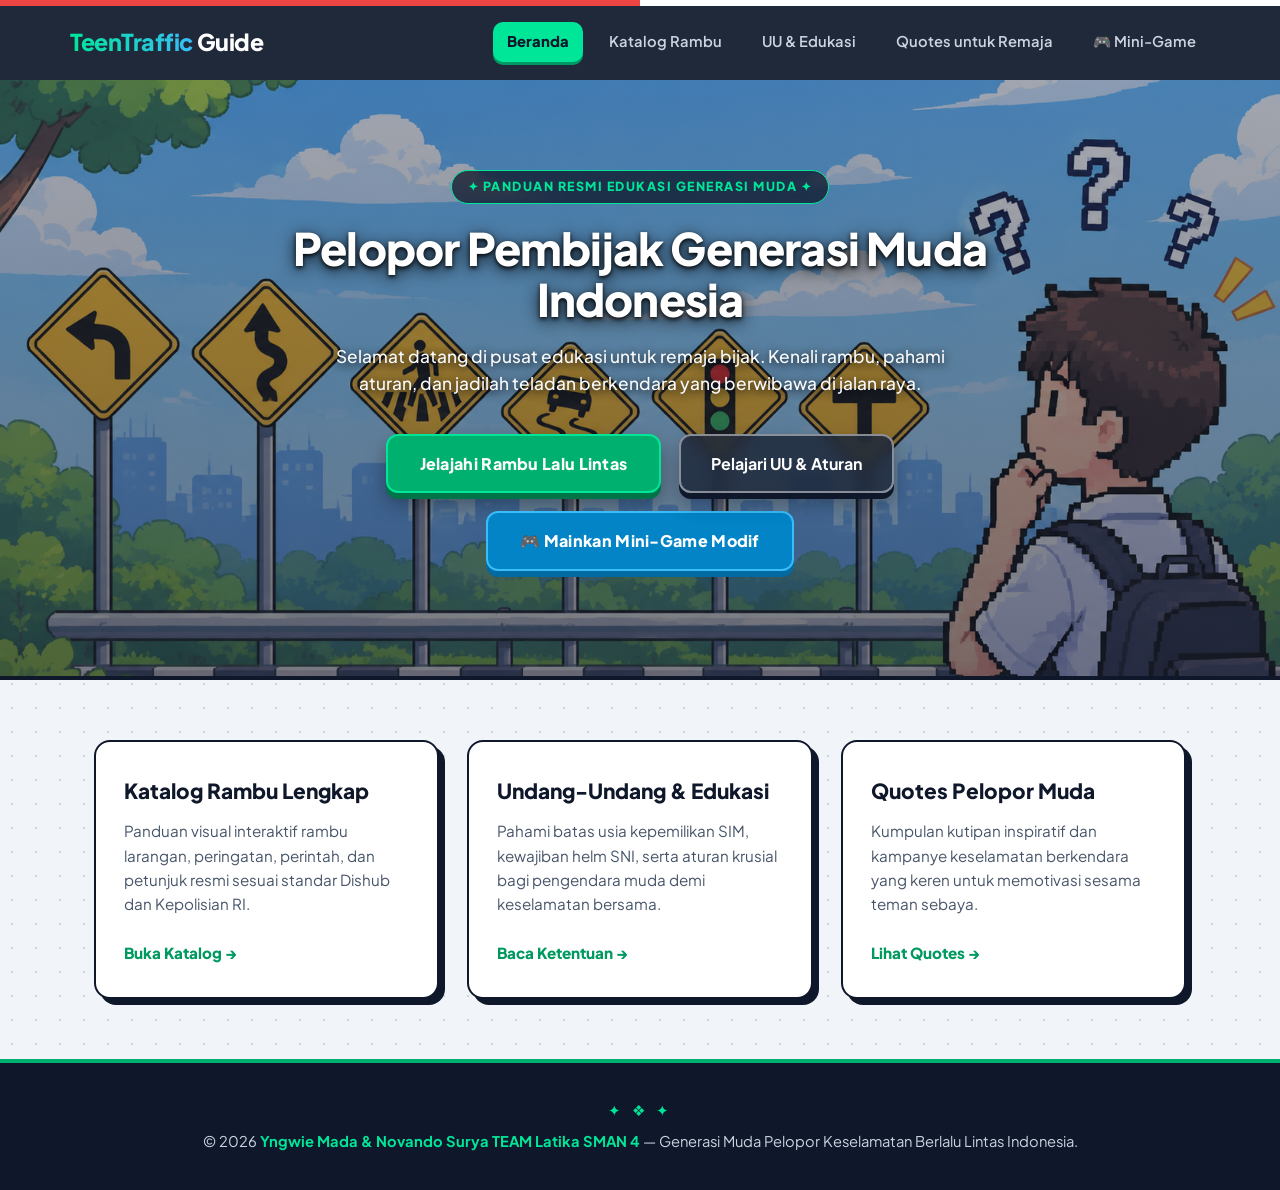
==== commit 096fa31b: "Update index.html" ====
--- a/index.html
+++ b/index.html
@@ -77,7 +77,7 @@
     <!-- Footer -->
     <footer class="site-footer">
         <div class="footer-ornament">✦ ❖ ✦</div>
-        <p>&copy; 2026 <strong>Teen Traffic Guide</strong> &mdash; Generasi Muda Pelopor Keselamatan Berlalu Lintas Indonesia.</p>
+        <p>&copy; 2026 <strong>Yngwie Mada & Novando Surya TEAM Latika SMAN 4</strong> &mdash; Generasi Muda Pelopor Keselamatan Berlalu Lintas Indonesia.</p>
     </footer>
 
 </body>
--- a/style.css
+++ b/style.css
@@ -730,4 +730,86 @@
     .quote-card {
         padding: 24px 20px;
     }
-}
+
+    /* =========================================
+   STYLE TAMBAHAN KHUSUS HALAMAN MINI-GAME
+   ========================================= */
+.game-arena {
+    max-width: 650px;
+    margin: 30px auto;
+    background: #ffffff;
+    border: 2.5px solid #0f172a;
+    border-radius: 16px;
+    padding: 30px;
+    box-shadow: 6px 6px 0px #0f172a;
+    text-align: center;
+}
+
+.modded-bike {
+    display: flex;
+    flex-direction: column;
+    gap: 16px;
+    margin-bottom: 25px;
+    margin-top: 20px;
+}
+
+.bike-part {
+    padding: 18px 20px;
+    border-radius: 12px;
+    font-weight: 700;
+    font-size: 1rem;
+    cursor: pointer;
+    transition: all 0.2s ease;
+    border: 2.5px solid #0f172a;
+    display: flex;
+    align-items: center;
+    justify-content: center;
+    gap: 10px;
+}
+
+/* Bagian motor yang masih melanggar aturan */
+.bike-part.bad {
+    background-color: #ffeeee;
+    color: #b91c1c;
+    box-shadow: 4px 4px 0px #b91c1c;
+}
+
+.bike-part.bad:hover {
+    background-color: #fecaca;
+    transform: translateY(-2px);
+    box-shadow: 6px 6px 0px #b91c1c;
+}
+
+.bike-part.bad:active {
+    transform: translateY(2px);
+    box-shadow: 2px 2px 0px #b91c1c;
+}
+
+/* Bagian motor yang sudah dibenahi jadi standar/aman */
+.bike-part.good {
+    background-color: #d1fae5;
+    color: #065f46;
+    border-color: #065f46;
+    box-shadow: 4px 4px 0px #065f46;
+    cursor: default;
+}
+
+.game-score {
+    font-size: 1.15rem;
+    font-weight: 800;
+    color: #0f172a;
+    margin-top: 15px;
+}
+
+.alert-box {
+    margin-top: 20px;
+    background-color: #d1fae5;
+    border: 2.5px solid #00b06f;
+    box-shadow: 4px 4px 0px #00b06f;
+    padding: 16px;
+    border-radius: 12px;
+    color: #065f46;
+    font-weight: 800;
+    font-size: 1.05rem;
+}
+}
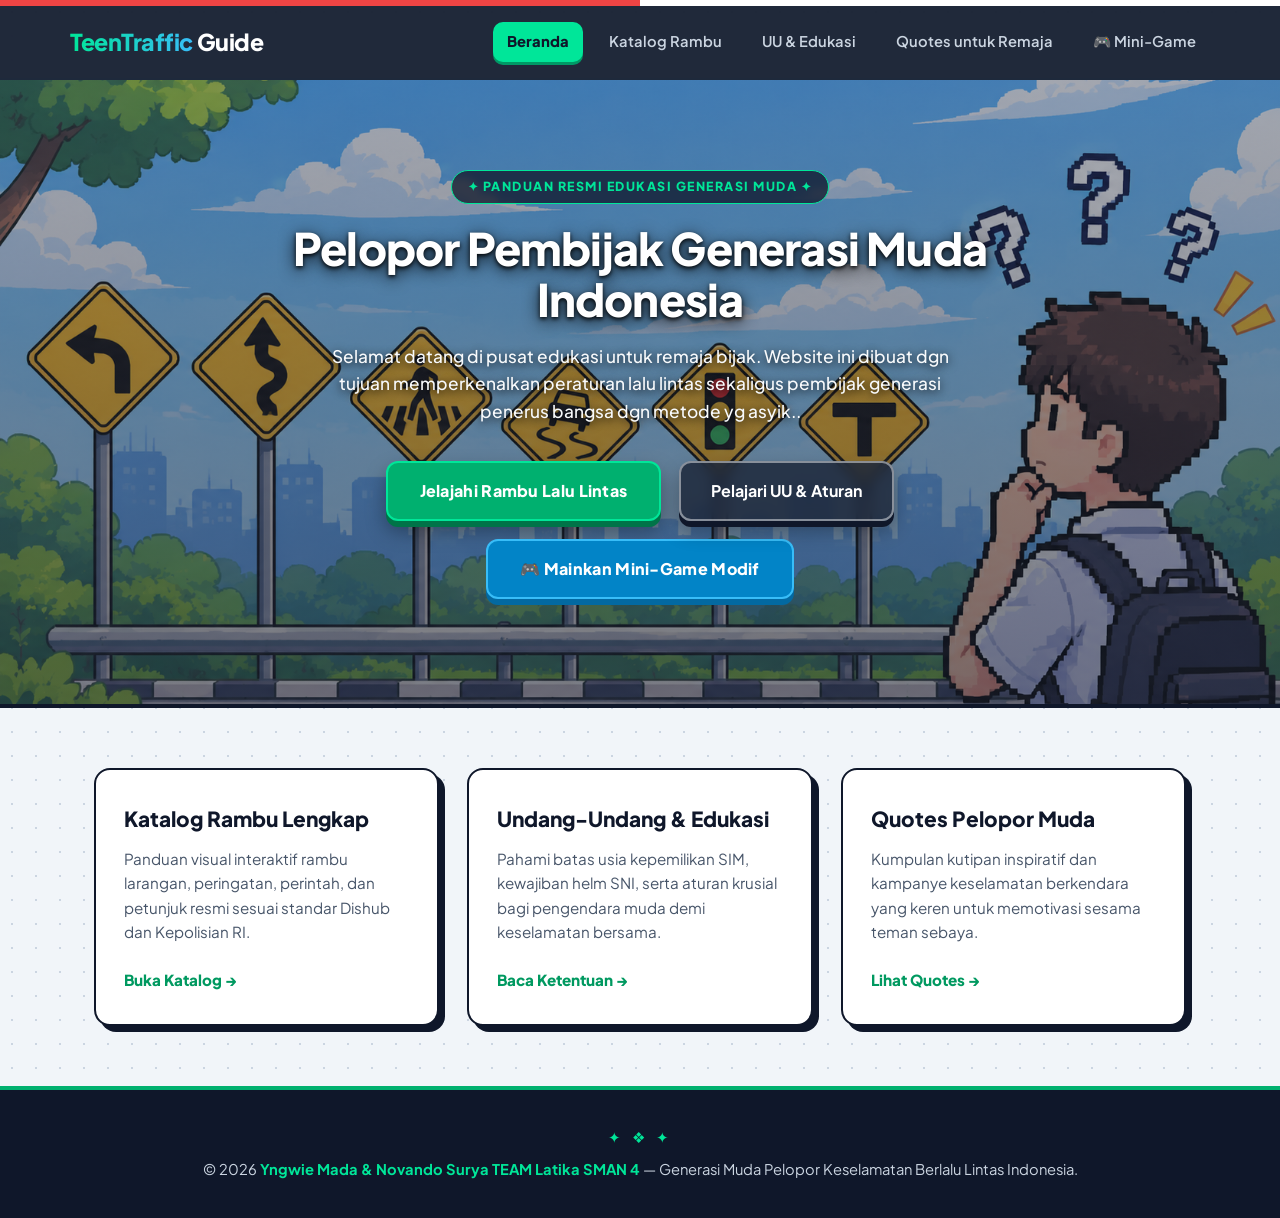
==== commit f4e345fb: "Update index.html" ====
--- a/index.html
+++ b/index.html
@@ -37,7 +37,7 @@
         <div class="hero-content">
             <div class="hero-ornament">✦ PANDUAN RESMI EDUKASI GENERASI MUDA ✦</div>
             <h1>Pelopor Pembijak Generasi Muda Indonesia</h1>
-            <p>Selamat datang di pusat edukasi untuk remaja bijak. Kenali rambu, pahami aturan, dan jadilah teladan berkendara yang berwibawa di jalan raya.</p>
+            <p>Selamat datang di pusat edukasi untuk remaja bijak. Website ini dibuat dgn tujuan memperkenalkan peraturan lalu lintas sekaligus pembijak generasi penerus bangsa dgn metode yg asyik..</p>
             
             <div class="hero-actions">
                 <a href="rambu.html" class="btn-primary">Jelajahi Rambu Lalu Lintas</a>
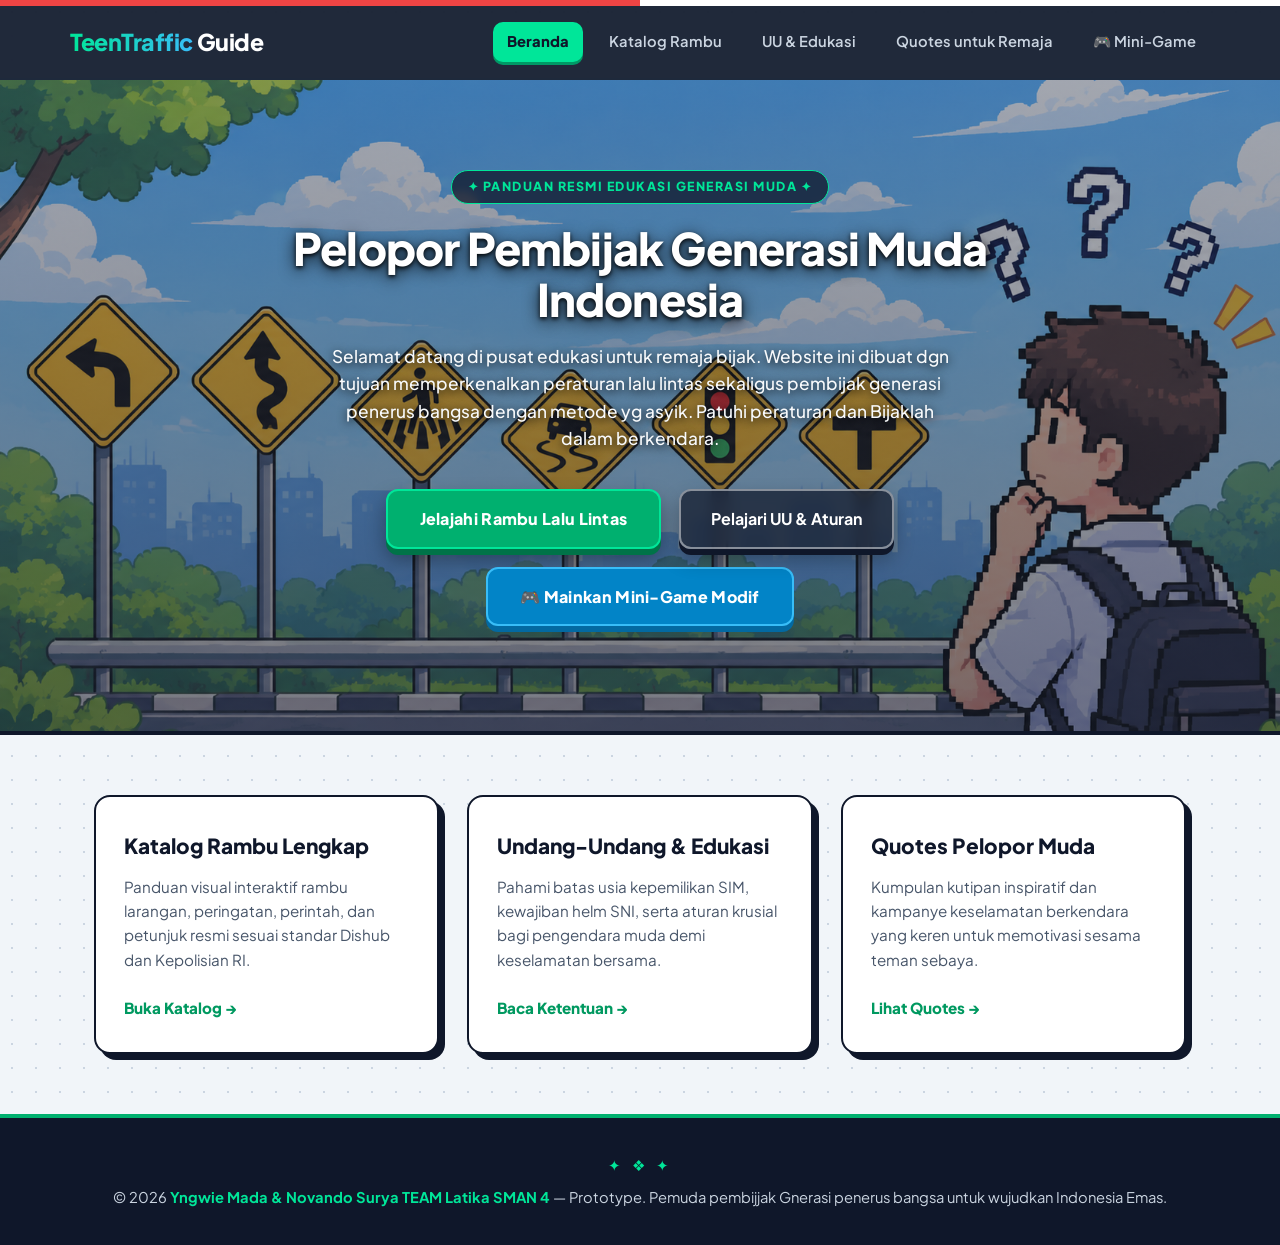
==== commit f0aece53: "Update index.html" ====
--- a/index.html
+++ b/index.html
@@ -37,7 +37,7 @@
         <div class="hero-content">
             <div class="hero-ornament">✦ PANDUAN RESMI EDUKASI GENERASI MUDA ✦</div>
             <h1>Pelopor Pembijak Generasi Muda Indonesia</h1>
-            <p>Selamat datang di pusat edukasi untuk remaja bijak. Website ini dibuat dgn tujuan memperkenalkan peraturan lalu lintas sekaligus pembijak generasi penerus bangsa dgn metode yg asyik..</p>
+            <p>Selamat datang di pusat edukasi untuk remaja bijak. Website ini dibuat dgn tujuan memperkenalkan peraturan lalu lintas sekaligus pembijak generasi penerus bangsa dengan metode yg asyik. Patuhi peraturan dan Bijaklah dalam berkendara.</p>
             
             <div class="hero-actions">
                 <a href="rambu.html" class="btn-primary">Jelajahi Rambu Lalu Lintas</a>
@@ -77,7 +77,7 @@
     <!-- Footer -->
     <footer class="site-footer">
         <div class="footer-ornament">✦ ❖ ✦</div>
-        <p>&copy; 2026 <strong>Yngwie Mada & Novando Surya TEAM Latika SMAN 4</strong> &mdash; Generasi Muda Pelopor Keselamatan Berlalu Lintas Indonesia.</p>
+        <p>&copy; 2026 <strong>Yngwie Mada & Novando Surya TEAM Latika SMAN 4</strong> &mdash; Prototype. Pemuda pembijjak Gnerasi penerus bangsa untuk wujudkan Indonesia Emas.</p>
     </footer>
 
 </body>
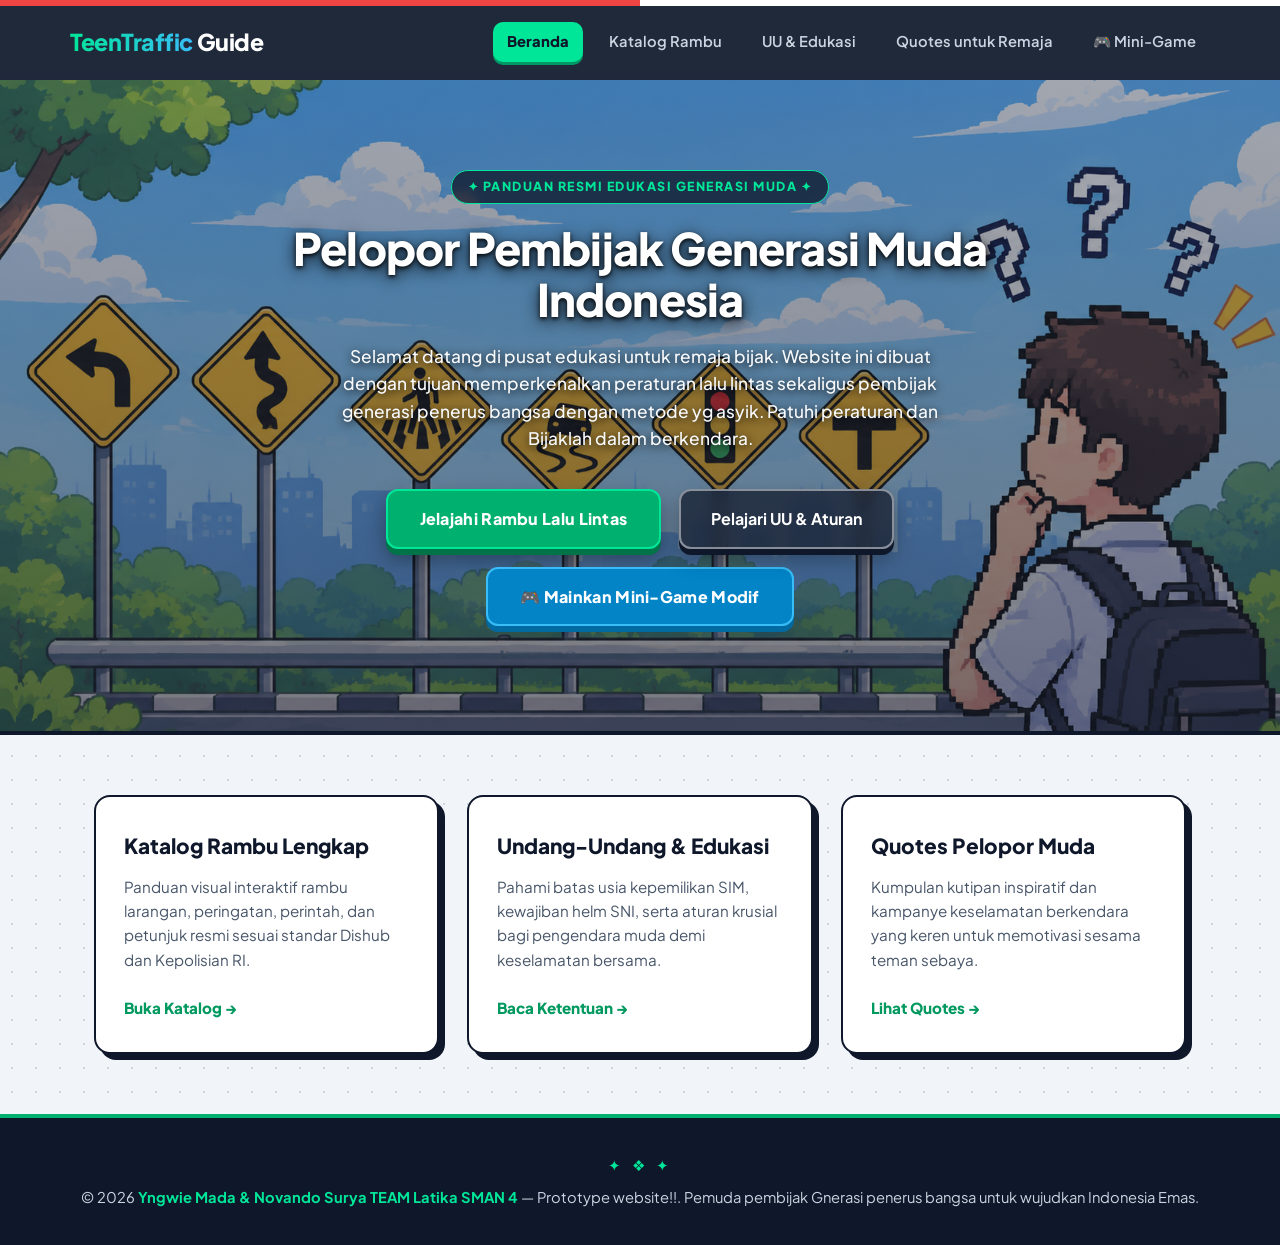
==== commit 203eecc6: "Update index.html" ====
--- a/index.html
+++ b/index.html
@@ -37,7 +37,7 @@
         <div class="hero-content">
             <div class="hero-ornament">✦ PANDUAN RESMI EDUKASI GENERASI MUDA ✦</div>
             <h1>Pelopor Pembijak Generasi Muda Indonesia</h1>
-            <p>Selamat datang di pusat edukasi untuk remaja bijak. Website ini dibuat dgn tujuan memperkenalkan peraturan lalu lintas sekaligus pembijak generasi penerus bangsa dengan metode yg asyik. Patuhi peraturan dan Bijaklah dalam berkendara.</p>
+            <p>Selamat datang di pusat edukasi untuk remaja bijak. Website ini dibuat dengan tujuan memperkenalkan peraturan lalu lintas sekaligus pembijak generasi penerus bangsa dengan metode yg asyik. Patuhi peraturan dan Bijaklah dalam berkendara.</p>
             
             <div class="hero-actions">
                 <a href="rambu.html" class="btn-primary">Jelajahi Rambu Lalu Lintas</a>
@@ -77,7 +77,7 @@
     <!-- Footer -->
     <footer class="site-footer">
         <div class="footer-ornament">✦ ❖ ✦</div>
-        <p>&copy; 2026 <strong>Yngwie Mada & Novando Surya TEAM Latika SMAN 4</strong> &mdash; Prototype. Pemuda pembijjak Gnerasi penerus bangsa untuk wujudkan Indonesia Emas.</p>
+        <p>&copy; 2026 <strong>Yngwie Mada & Novando Surya TEAM Latika SMAN 4</strong> &mdash; Prototype website!!. Pemuda pembijak Gnerasi penerus bangsa untuk wujudkan Indonesia Emas.</p>
     </footer>
 
 </body>
